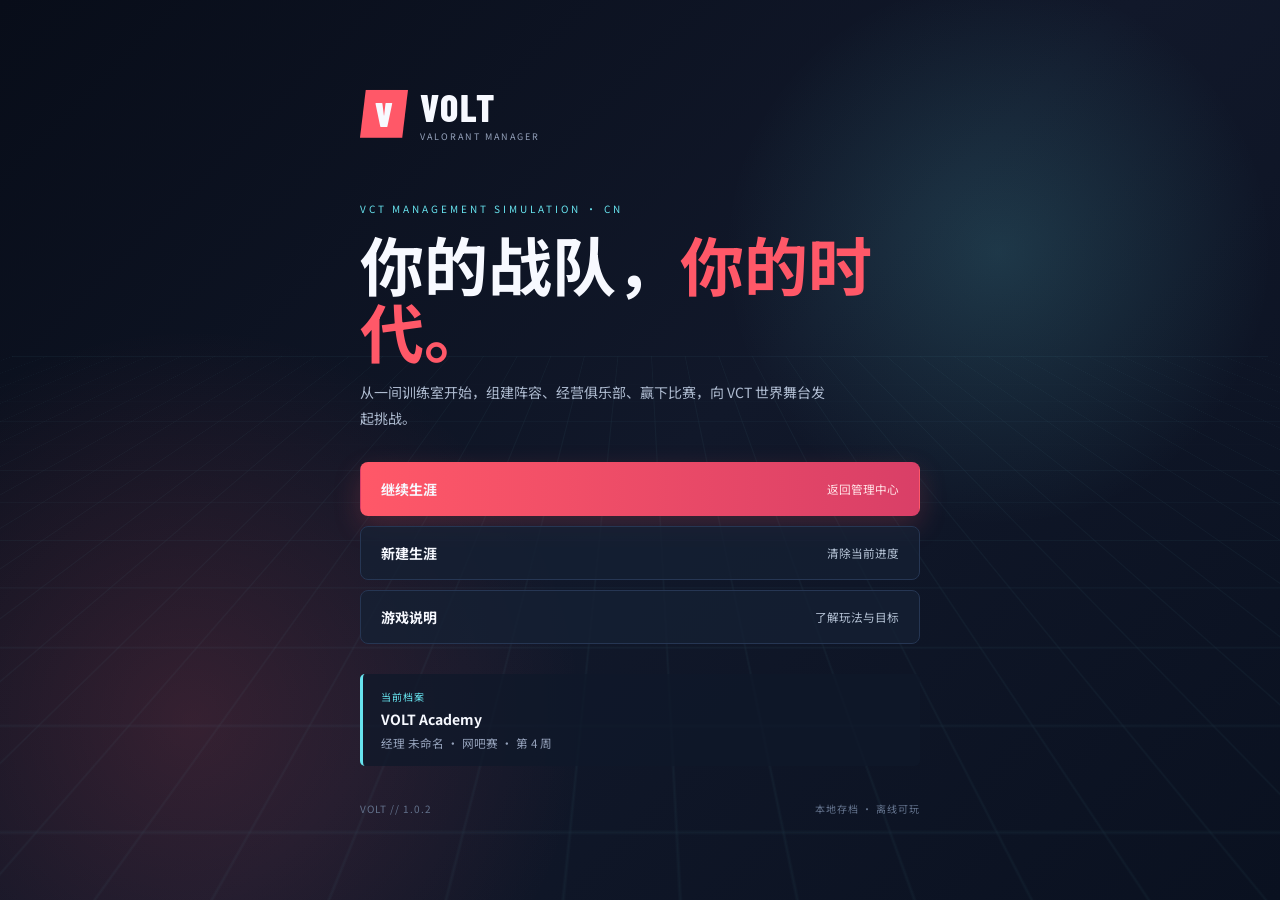
==== index.html @ 56c1e9d8 "Disable legacy startup timers and enforce single launcher" ====
<!doctype html>
<html lang="zh-CN">
<head><meta charset="UTF-8"><meta name="viewport" content="width=device-width,initial-scale=1"><meta name="theme-color" content="#080b14"><title>VOLT // 无畏经理人</title><link rel="preconnect" href="https://fonts.googleapis.com" crossorigin><link rel="preconnect" href="https://fonts.gstatic.com" crossorigin><link href="https://fonts.googleapis.com/css2?family=Barlow+Condensed:wght@500;600;700;800&family=Noto+Sans+SC:wght@400;500;700;900&display=swap" rel="stylesheet" media="print" onload="this.media='all'"><noscript><link href="https://fonts.googleapis.com/css2?family=Barlow+Condensed:wght@500;600;700;800&family=Noto+Sans+SC:wght@400;500;700;900&display=swap" rel="stylesheet"></noscript><link rel="stylesheet" href="style.css?v=20260813"></head>
<body><div class="app-shell"><aside class="sidebar"><div class="brand"><div class="brand-mark">V</div><div><b>VOLT</b><span>VALORANT MANAGER</span></div></div><div class="season">VCT 2025 · CN</div><nav id="nav"><button class="active" data-page="dashboard"><i>◈</i> 管理中心</button><button data-page="roster"><i>♙</i> 选手市场</button><button data-page="schedule"><i>◷</i> 赛程与赛事</button><button data-page="tactics"><i>⌁</i> 战术实验室</button><button data-page="club"><i>◇</i> 俱乐部</button><button data-page="academy"><i>✦</i> 青训中心</button><button data-page="finance"><i>◫</i> 财务与赞助</button></nav><div class="side-bottom"><div class="rep"><span>声望等级</span><strong>3</strong><div class="bar"><em></em></div><small>1,240 / 2,000 XP</small></div><div class="user"><div class="avatar">G</div><div><b>经理 Gao</b><small>新秀经理</small></div><span>⚙</span></div></div></aside><main><header><div><span class="eyebrow" id="page-domain">dashboard.volt.gg · MONDAY · WEEK 04</span><h1 id="page-title">管理中心</h1></div><div class="top-actions"><div class="cash">◈ <b id="money">¥ 1,250,000</b><small>运营预算</small></div><button class="icon-btn">⌕</button><button class="notify">♧<sup>3</sup></button></div></header><div id="page" class="content"></div></main></div><div id="toast" class="toast"></div><script src="app.js?v=20260823"></script></body></html>
---- style.css ----
*{box-sizing:border-box} :root{--bg:#080b14;--panel:#111624;--panel2:#171d2d;--line:#252d40;--text:#f1f3f8;--muted:#8992a8;--red:#ff4655;--cyan:#55d6e8;--yellow:#f6c85f}body{margin:0;background:var(--bg);color:var(--text);font-family:'Noto Sans SC',sans-serif;background-image:linear-gradient(120deg,rgba(255,70,85,.035),transparent 35%),radial-gradient(circle at 80% 10%,#182239 0,transparent 30%)}button{font:inherit;color:inherit;border:0;cursor:pointer}.app-shell{display:flex;min-height:100vh}.sidebar{width:256px;border-right:1px solid var(--line);background:rgba(10,13,23,.92);padding:30px 18px 20px;display:flex;flex-direction:column}.brand{display:flex;gap:12px;align-items:center;padding:0 12px 28px}.brand-mark{width:38px;height:38px;background:var(--red);clip-path:polygon(0 0,100% 0,78% 100%,0 76%);font:800 28px 'Barlow Condensed';display:grid;place-items:center}.brand b{display:block;font:800 26px 'Barlow Condensed';letter-spacing:3px}.brand span{font-size:8px;letter-spacing:1px;color:var(--muted)}.season{font-size:10px;color:var(--red);font-weight:700;letter-spacing:1.2px;padding:0 14px 16px}nav button{display:block;width:100%;text-align:left;background:transparent;color:var(--muted);padding:14px;border-radius:4px;margin:3px 0;font-weight:700;font-size:14px}nav button i{font-style:normal;width:26px;display:inline-block;color:#69738a;font-size:18px}nav button.active,nav button:hover{color:white;background:linear-gradient(90deg,#20283a,transparent)}nav button.active{border-left:2px solid var(--red)}nav button.active i{color:var(--red)}.side-bottom{margin-top:auto}.rep{border-top:1px solid var(--line);padding:18px 12px 20px;color:var(--muted);font-size:11px}.rep strong{float:right;color:white;font-size:20px}.bar{height:5px;background:#252c3b;margin:13px 0 7px}.bar em{display:block;width:62%;height:100%;background:var(--cyan)}.user{border-top:1px solid var(--line);padding:18px 5px 0;display:flex;gap:10px;align-items:center}.avatar{width:34px;height:34px;background:var(--cyan);color:#091018;font-weight:900;display:grid;place-items:center;clip-path:polygon(50% 0,100% 25%,100% 75%,50% 100%,0 75%,0 25%)}.user b{display:block;font-size:12px}.user small{display:block;color:var(--muted);font-size:10px;margin-top:3px}.user>span{margin-left:auto;color:var(--muted)}main{flex:1;max-width:1400px;margin:auto;padding:32px 48px}header{display:flex;justify-content:space-between;align-items:flex-start;margin-bottom:30px}.eyebrow{font:600 11px 'Barlow Condensed';letter-spacing:2px;color:var(--muted)}h1{font-size:29px;margin:5px 0 0;letter-spacing:-1px}.top-actions{display:flex;align-items:center;gap:14px}.cash{border-right:1px solid var(--line);padding-right:20px;color:var(--yellow);font-size:14px}.cash small{display:block;color:var(--muted);font-size:9px;text-align:right;margin-top:3px}.icon-btn,.notify{background:var(--panel);width:40px;height:40px;border:1px solid var(--line);font-size:22px}.notify{position:relative}.notify sup{position:absolute;background:var(--red);font-size:9px;border-radius:10px;padding:2px 5px;top:5px;right:3px}.grid{display:grid;gap:18px}.stats{grid-template-columns:repeat(4,1fr);margin-bottom:26px}.card{background:linear-gradient(135deg,rgba(23,29,45,.98),rgba(15,19,31,.98));border:1px solid var(--line);padding:20px;position:relative;overflow:hidden}.card:after{content:'';position:absolute;width:100px;height:100px;border:1px solid rgba(85,214,232,.08);transform:rotate(35deg);right:-30px;top:-40px}.stat-label{font-size:11px;color:var(--muted)}.stat-value{font:700 28px 'Barlow Condensed';margin:8px 0}.trend{font-size:10px;color:var(--cyan)}.trend.down{color:var(--red)}.columns{grid-template-columns:1.4fr 1fr}.card-head{display:flex;justify-content:space-between;align-items:center;margin-bottom:18px}.card-head h2{font-size:15px;margin:0}.card-head a{font-size:11px;color:var(--cyan);cursor:pointer}.match{display:flex;align-items:center;justify-content:space-between;border-top:1px solid var(--line);padding:16px 0}.match:first-of-type{border:0}.team{display:flex;gap:10px;align-items:center;width:145px}.team.right{justify-content:flex-end;text-align:right}.logo{width:33px;height:33px;background:#283249;display:grid;place-items:center;font:800 15px 'Barlow Condensed';color:var(--cyan)}.team b{font-size:12px;display:block}.team small{color:var(--muted);font-size:9px}.score{text-align:center;font:700 20px 'Barlow Condensed'}.score small{display:block;color:var(--muted);font:10px 'Noto Sans SC';margin-top:2px}.news{padding:12px 0;border-top:1px solid var(--line)}.news:first-of-type{border:0}.tag{font-size:9px;color:var(--red);font-weight:bold}.news b{display:block;font-size:12px;margin:5px 0}.news small{color:var(--muted);font-size:10px}.hero{background:linear-gradient(110deg,#202a42,#141a2a);padding:25px;display:flex;justify-content:space-between;align-items:center;margin-bottom:18px;border-left:3px solid var(--red)}.hero h2{margin:5px 0;font-size:23px}.hero p{color:var(--muted);font-size:12px;margin:8px 0}.btn{background:var(--red);padding:10px 17px;font-weight:700;font-size:12px}.btn.alt{background:#253147}.tabs{display:flex;gap:8px;margin-bottom:18px}.tabs button{background:var(--panel);padding:9px 15px;color:var(--muted);font-size:12px}.tabs button.active{background:var(--red);color:white}.player-grid{grid-template-columns:repeat(3,1fr)}.player{padding:16px}.player-top{display:flex;gap:13px}.portrait{width:54px;height:54px;background:linear-gradient(135deg,#374867,#161d30);display:grid;place-items:center;font:800 24px 'Barlow Condensed';color:#d8e5ff}.player h3{margin:0;font-size:14px}.player small{color:var(--muted);font-size:10px}.role{color:var(--cyan);font-size:10px;margin-top:6px}.player-foot{display:flex;justify-content:space-between;margin-top:16px;padding-top:12px;border-top:1px solid var(--line);font-size:11px}.player-foot span{color:var(--yellow)}.schedule-row{display:grid;grid-template-columns:100px 1fr 140px 90px;align-items:center;border-top:1px solid var(--line);padding:16px 10px;font-size:12px}.schedule-row small,.muted{color:var(--muted)}.badge{padding:4px 8px;background:#24354b;color:var(--cyan);font-size:10px}.wide{grid-column:1/-1}.tactic{display:flex;justify-content:space-between;border-top:1px solid var(--line);padding:15px 0}.tactic b{font-size:13px}.tactic small{display:block;color:var(--muted);font-size:10px;margin-top:4px}.switch{width:38px;height:20px;border-radius:12px;background:#354258;padding:3px}.switch.on{background:var(--cyan)}.switch:after{content:'';display:block;width:14px;height:14px;border-radius:50%;background:white;transition:.2s}.switch.on:after{margin-left:18px}.toast{position:fixed;right:30px;bottom:30px;background:#eafaff;color:#101724;padding:12px 18px;font-size:12px;font-weight:700;transform:translateY(100px);transition:.3s;box-shadow:0 5px 25px #0008}.toast.show{transform:none}@media(max-width:850px){.sidebar{width:65px;padding:20px 8px}.brand{padding:0 5px 25px}.brand>div:last-child,.season,nav button:not(.active)::after,nav button{font-size:0}.brand-mark{margin:auto}.side-bottom{display:none}nav button{text-align:center;padding:14px 0}nav button i{font-size:20px}main{padding:24px 18px}.stats{grid-template-columns:repeat(2,1fr)}.columns,.player-grid{grid-template-columns:1fr}.schedule-row{grid-template-columns:75px 1fr 70px}.schedule-row span:last-child{display:none}}
.inbox-layer{position:fixed;z-index:50;right:28px;top:76px;width:390px;max-width:calc(100vw - 32px);background:#111827;border:1px solid #34405a;box-shadow:0 18px 60px #0009;border-radius:14px;padding:18px;color:#eef2ff}.inbox-head{display:flex;align-items:center;gap:10px;border-bottom:1px solid #29344b;padding-bottom:12px}.inbox-head h2{margin:0;flex:1}.close-inbox{background:none;border:0;color:#9aa7c1;font-size:26px;cursor:pointer}.inbox-count{font-size:12px;color:#9aa7c1;padding:12px 0}.message-item{width:100%;display:flex;text-align:left;gap:10px;padding:12px 4px;background:none;border:0;border-bottom:1px solid #202b40;color:#eef2ff;cursor:pointer}.message-item:hover{background:#19233a}.message-item.read{opacity:.55}.message-dot{width:7px;height:7px;background:#ef465f;border-radius:50%;margin-top:6px;flex:none}.message-item.read .message-dot{background:#58657e}.message-item div{display:grid;gap:4px}.message-item small,.message-item em{color:#9aa7c1;font-style:normal;font-size:12px}.message-item b{font-size:14px}
.match-layer{width:520px;right:50%;top:50%;transform:translate(50%,-50%);max-height:90vh;overflow:auto}.match-scoreboard{display:flex;justify-content:space-between;align-items:center;padding:24px 8px;font-size:14px}.match-scoreboard strong{font-size:34px;color:#ff4655}
.portrait.mini{width:32px;height:32px;font-size:14px;display:flex;align-items:center;justify-content:center;flex:none}
.portrait.mini{width:32px;height:32px;font-size:14px;display:flex;align-items:center;justify-content:center;flex:none}
.portrait.mini{width:32px;height:32px;font-size:14px;display:flex;align-items:center;justify-content:center;flex:none}
.player{position:relative}.potential{margin-left:auto;color:#ffd166;font-weight:900;font-size:18px}.player-data{display:grid;grid-template-columns:repeat(4,1fr);gap:7px;margin:14px 0;padding:10px 0;border-top:1px solid #29344b;border-bottom:1px solid #29344b}.player-data span{font-size:10px;color:#8f9bb5}.player-data b{display:block;color:#eaf0ff;font-size:13px;margin-top:2px}.player-foot{display:flex;align-items:center;justify-content:space-between}
.event-tabs{display:flex;gap:8px;margin:18px 0}.event-tabs button{background:#151d2d;border:1px solid #2d3a55;color:#9eabc4;padding:10px 18px;border-radius:6px;cursor:pointer}.event-tabs button.active{background:#ff4655;color:#fff;border-color:#ff4655}.event-meta,.stand-head,.stand-row{display:grid;grid-template-columns:repeat(4,1fr);gap:12px;padding:12px 0;color:#9eabc4}.stand-head{font-size:11px;border-bottom:1px solid #2d3a55}.stand-row{grid-template-columns:2fr 1fr 1fr;border-bottom:1px solid #202b40;color:#eaf0ff}.stand-row strong{color:#ffcc66}.bracket{grid-template-columns:1fr 1fr}.bracket-match{padding:18px 12px;margin:12px 0;background:#101827;border-left:3px solid #ff4655;display:flex;justify-content:space-between;gap:12px}
.event-tabs{display:flex;gap:8px;margin:18px 0}.event-tabs button{background:#151d2d;border:1px solid #2d3a55;color:#9eabc4;padding:10px 18px;border-radius:6px;cursor:pointer}.event-tabs button.active{background:#ff4655;color:#fff;border-color:#ff4655}.event-meta,.stand-head,.stand-row{display:grid;grid-template-columns:repeat(4,1fr);gap:12px;padding:12px 0;color:#9eabc4}.stand-head{font-size:11px;border-bottom:1px solid #2d3a55}.stand-row{grid-template-columns:2fr 1fr 1fr;border-bottom:1px solid #202b40;color:#eaf0ff}.stand-row strong{color:#ffcc66}.bracket{grid-template-columns:1fr 1fr}.bracket-match{padding:18px 12px;margin:12px 0;background:#101827;border-left:3px solid #ff4655;display:flex;justify-content:space-between;gap:12px}
.global-events{border-color:rgba(255,185,72,.35)}
.global-fixture{border-left:2px solid #ffb848}
.global-fixture em{color:#ffcf78}
.event-meta{display:flex;gap:12px;flex-wrap:wrap;margin:10px 0 16px;color:#9aa6b8;font-size:12px}
.grid-3{display:grid;grid-template-columns:repeat(3,1fr);gap:12px;margin:12px 0}.grid-3>div,.sponsor-list>div{padding:14px;background:#101821;border:1px solid #263746;border-radius:8px}.facility-mini{display:flex;gap:12px;flex-wrap:wrap;margin-top:14px}.facility-mini>span{padding:10px 12px;background:#111c26;border-radius:6px}.sponsor-list{display:grid;grid-template-columns:repeat(3,1fr);gap:12px}.sponsor-list small{display:block;color:#9aa6b8;margin:8px 0}@media(max-width:700px){.grid-3,.sponsor-list{grid-template-columns:1fr}}
.economy-bar{display:flex;align-items:center;gap:14px;flex-wrap:wrap;margin-top:16px;padding:12px;background:#111c26;border-radius:8px}.economy-bar input{accent-color:#ffb848;flex:1;min-width:160px}.economy-bar label{color:#d8e0ea}
.match-detail{margin-top:14px;padding-top:14px;border-top:1px solid #2a3b4c}.detail-grid{display:grid;grid-template-columns:repeat(4,1fr);gap:10px}.detail-grid>div{padding:11px;background:#101a24;border:1px solid #2a3b4c;border-radius:7px}.detail-grid small,.detail-grid span{display:block;color:#8d9aaa;font-size:11px}.detail-grid b{display:block;margin:6px 0;color:#f4f7fb}.match-actions,.round-stats{display:flex;align-items:center;gap:12px;flex-wrap:wrap;margin-top:12px}.round-stats span{padding:6px 10px;background:#111c26;border-radius:5px;color:#bdc8d4}@media(max-width:700px){.detail-grid{grid-template-columns:repeat(2,1fr)}}
.coaching-dept{border-color:rgba(110,180,255,.35)}.coach-grid{display:grid;grid-template-columns:repeat(3,1fr);gap:12px;margin:14px 0}.coach-card{display:flex;flex-direction:column;gap:7px;padding:14px;background:#101a24;border:1px solid #2b455c;border-radius:8px}.coach-card strong{color:#f3f7fb;font-size:16px}.coach-card small{color:#9baabd;font-size:12px}.coach-plans{display:flex;gap:10px;align-items:center;flex-wrap:wrap;padding-top:12px;border-top:1px solid #263746}.btn.danger{background:#3b2028;color:#ffb4bf}@media(max-width:700px){.coach-grid{grid-template-columns:1fr}}
.bp-state{display:grid;grid-template-columns:1fr 1fr;gap:12px;margin:12px 0}.bp-state>div{padding:12px;background:#111c26;border-radius:7px}.bp-state b,.bp-state span{display:block}.bp-state span{color:#ffbf63;margin-top:5px}.map-grid{display:flex;gap:8px;flex-wrap:wrap;margin:12px 0}.map-btn{padding:10px 14px;background:#182534;color:#e7edf5;border:1px solid #36506a;border-radius:6px;cursor:pointer}.map-btn:hover{border-color:#ffb848}.map-btn small{display:block;color:#9aa6b8;margin-top:3px}.skill-bars{display:grid;gap:9px;margin:12px 0}.skill-bars>div{display:grid;grid-template-columns:80px 1fr 35px;gap:10px;align-items:center}.skill-bars i{height:8px;background:#263746;border-radius:8px;overflow:hidden}.skill-bars em{display:block;height:100%;background:linear-gradient(90deg,#ff9e45,#ffd36b)}.training-actions{display:flex;gap:8px;flex-wrap:wrap}@media(max-width:700px){.bp-state{grid-template-columns:1fr}}
/* Guided dashboard hierarchy */
.guide-next{border:1px solid rgba(255,70,85,.55);background:linear-gradient(110deg,#2a2230,#171d2c);margin-bottom:18px}.guide-next-label{font-size:11px;color:var(--red);font-weight:800;letter-spacing:1.5px;text-transform:uppercase;margin-bottom:12px}.guide-next-main{display:flex;align-items:center;gap:16px}.guide-next-main h2{margin:0 0 5px;font-size:20px}.guide-next-main p{margin:0;color:var(--muted);font-size:12px}.guide-next-main>div:nth-child(2){flex:1}.guide-number{width:42px;height:42px;background:var(--red);display:grid;place-items:center;font:800 25px 'Barlow Condensed';clip-path:polygon(12% 0,100% 0,88% 100%,0 100%)}.guide-flow{background:#101725;border:1px solid var(--line);padding:16px 20px;margin-bottom:18px}.guide-flow-title{font-size:11px;color:var(--muted);margin-bottom:12px}.guide-flow-steps{display:grid;grid-template-columns:repeat(4,1fr);gap:8px}.guide-flow-steps div{padding:10px;background:#1b2434;color:var(--muted);font-size:11px;border-left:2px solid #354258}.guide-flow-steps .done{color:var(--cyan);border-left-color:var(--cyan)}.guide-small-value{font-size:21px}.guide-help{margin-top:18px}.guide-links{display:flex;gap:10px;flex-wrap:wrap}.guide-links button{background:#202c40;color:#cbd5e5;padding:10px 15px;font-size:12px;border:1px solid #354258}.guide-links button:hover{border-color:var(--cyan);color:white}@media(max-width:700px){.guide-next-main{align-items:flex-start;flex-wrap:wrap}.guide-next-main .btn{margin-left:58px}.guide-flow-steps{grid-template-columns:1fr 1fr}}.weekly-objective{margin-bottom:18px;border-color:rgba(85,214,232,.3)}.objective-choices{display:grid;grid-template-columns:repeat(3,1fr);gap:10px}.objective-choices button{background:#182337;border:1px solid #30415a;text-align:left;padding:14px;min-height:76px}.objective-choices button:hover{border-color:var(--cyan);background:#202e45}.objective-choices b,.objective-choices small{display:block}.objective-choices b{font-size:13px}.objective-choices small{color:var(--muted);font-size:10px;margin-top:8px}.objective-current{display:flex;justify-content:space-between;align-items:center;gap:15px}.objective-current b,.objective-current small{display:block}.objective-current small{color:var(--muted);font-size:11px;margin-top:5px}.objective-current strong{font:700 22px 'Barlow Condensed';color:var(--cyan);white-space:nowrap}.objective-bar{margin:15px 0;height:8px}.objective-bar em{background:linear-gradient(90deg,var(--cyan),#9effe9)}@media(max-width:700px){.objective-choices{grid-template-columns:1fr}.objective-current{align-items:flex-start;flex-direction:column}.objective-current strong{align-self:flex-end}}.club-event{border-color:rgba(255,185,72,.4);margin-bottom:18px}.club-event h3{margin:8px 0 5px;font-size:18px}.event-choices{display:grid;grid-template-columns:1fr 1fr;gap:10px;margin-top:15px}.event-choices button{padding:14px;text-align:left;background:#1c2838;border:1px solid #3b4c62}.event-choices button:hover{border-color:#ffb848;background:#29374a}.event-choices b,.event-choices small,.event-result small{display:block}.event-choices small,.event-result small{color:var(--muted);font-size:10px;margin-top:6px}.event-result{padding:14px;background:#192737;border-left:3px solid var(--cyan);font-size:13px}.milestone-panel{margin-bottom:18px}.milestone-row{display:flex;align-items:center;gap:14px;padding:12px 0;border-top:1px solid var(--line)}.milestone-row>div{flex:1}.milestone-row b,.milestone-row small{display:block}.milestone-row small{color:var(--muted);font-size:10px;margin-top:4px}.milestone-row>span{font-size:11px;color:var(--yellow)}.milestone-row.claimed>span{color:var(--cyan)}@media(max-width:700px){.event-choices{grid-template-columns:1fr}.milestone-row{align-items:flex-start;flex-wrap:wrap}.milestone-row .btn{margin-left:auto}}/* VOLT UI refresh: clearer hierarchy, softer surfaces, stronger action focus. */
:root{--bg:#0b1020;--panel:#121a2b;--panel2:#182238;--line:#263653;--text:#f7f9ff;--muted:#94a1ba;--red:#ff5868;--cyan:#67e3ee;--yellow:#ffd166;--green:#72e2a1;--shadow:0 18px 55px rgba(0,0,0,.22)}
body{background-color:var(--bg);background-image:radial-gradient(circle at 72% -10%,rgba(91,135,255,.18),transparent 32%),linear-gradient(135deg,rgba(255,88,104,.045),transparent 28%);font-size:14px}
.app-shell{min-height:100vh}.sidebar{width:276px;padding:28px 16px 22px;background:rgba(9,14,27,.88);border-right:1px solid rgba(105,135,190,.18);backdrop-filter:blur(18px)}
.brand{padding:0 14px 22px}.brand-mark{width:42px;height:42px;box-shadow:0 8px 24px rgba(255,88,104,.3)}.brand b{font-size:29px}.brand span{font-size:9px;color:#9ba9c4}.season{margin:0 10px 16px;padding:9px 11px;background:rgba(255,88,104,.08);border:1px solid rgba(255,88,104,.18);border-radius:8px;font-size:10px}
nav{display:grid;gap:4px}nav button{padding:13px 14px;border-radius:9px;margin:0;font-size:13px;transition:.18s ease}nav button:hover{background:rgba(105,135,190,.12);transform:translateX(2px)}nav button.active{background:linear-gradient(90deg,rgba(255,88,104,.19),rgba(255,88,104,.035));border-left:3px solid var(--red);padding-left:11px;box-shadow:inset 0 0 22px rgba(255,88,104,.04)}nav button i{color:#8290aa}nav button.active i{color:var(--red)}
.rep{margin:20px 10px 0;padding:16px 0 18px}.user{padding:16px 10px 0}.avatar{box-shadow:0 0 0 4px rgba(103,227,238,.1)}
main{max-width:1500px;padding:36px 58px}header{margin-bottom:28px;align-items:center}.eyebrow{font-size:10px;color:#7e8eab;letter-spacing:2.2px}h1{font-size:34px;line-height:1.1;margin-top:8px}.cash{padding:11px 20px;background:rgba(255,209,102,.07);border:1px solid rgba(255,209,102,.16);border-radius:10px;border-right:1px solid rgba(255,209,102,.16)}.icon-btn,.notify{border-radius:10px;background:rgba(22,32,52,.86);border-color:var(--line);transition:.18s}.icon-btn:hover,.notify:hover{border-color:var(--cyan);color:var(--cyan)}
.content{animation:pageIn .25s ease-out}@keyframes pageIn{from{opacity:0;transform:translateY(5px)}to{opacity:1;transform:none}}
.hero{border-radius:14px;padding:28px 30px;margin-bottom:20px;border-left:4px solid var(--red);box-shadow:var(--shadow);background:linear-gradient(115deg,rgba(43,55,91,.96),rgba(19,27,46,.96))}.hero h2{font-size:27px;margin:8px 0}.hero p{font-size:13px}.btn{border-radius:8px;padding:11px 18px;box-shadow:0 7px 18px rgba(255,88,104,.16);transition:.18s}.btn:hover{filter:brightness(1.1);transform:translateY(-1px)}.btn.alt{background:#253650;box-shadow:none}.card{border-radius:12px;padding:22px;background:linear-gradient(145deg,rgba(23,34,56,.92),rgba(15,23,40,.94));border-color:rgba(109,140,194,.2);box-shadow:0 8px 30px rgba(0,0,0,.12)}.card:after{opacity:.65}.card-head{margin-bottom:20px}.card-head h2{font-size:16px}.stats{gap:14px;margin-bottom:22px}.stat-value{font-size:31px}.stat-label{letter-spacing:.3px}.columns{gap:16px}.match{padding:18px 0}.news{padding:14px 0}.badge{border-radius:5px;padding:5px 9px;background:rgba(103,227,238,.1);border:1px solid rgba(103,227,238,.16)}.tag{letter-spacing:.7px}.tactic{padding:16px 0}.switch{cursor:pointer}.guide-next{box-shadow:0 12px 38px rgba(255,88,104,.12)}.guide-flow,.weekly-objective,.club-event,.milestone-panel{border-radius:12px}.guide-links button,.objective-choices button,.event-choices button{border-radius:8px;transition:.18s}.guide-links button:hover,.objective-choices button:hover,.event-choices button:hover{transform:translateY(-1px)}
.search{background:#0e1728!important;color:var(--text);border:1px solid var(--line);border-radius:8px;padding:10px 12px;outline:none}.search:focus{border-color:var(--cyan);box-shadow:0 0 0 3px rgba(103,227,238,.1)}.schedule-row{padding:17px 12px;border-color:rgba(109,140,194,.16)}.player{transition:.18s}.player:hover{transform:translateY(-3px);border-color:rgba(103,227,238,.42);box-shadow:var(--shadow)}.toast{right:32px;bottom:28px;border-radius:9px;background:#effcff;color:#101827}
@media(max-width:850px){.sidebar{width:76px}.brand{padding-left:0;padding-right:0}.brand-mark{width:40px;height:40px}.season,nav button:not(.active)::after,.side-bottom{display:none}nav button{font-size:0;text-align:center;padding:14px 0}nav button i{font-size:21px}nav button.active{padding-left:0}main{padding:24px 20px}header{margin-bottom:22px}.top-actions .cash{display:none}}
@media(max-width:560px){main{padding:20px 14px}header{align-items:flex-start}h1{font-size:27px}.hero{padding:22px 20px}.hero>div{max-width:100%}.hero .btn{margin-top:15px}.guide-next-main .btn{width:100%;margin-left:0}.grid.stats{grid-template-columns:1fr 1fr}.card{padding:18px}.top-actions{gap:7px}}
.clean-nav-note{font-size:10px;color:var(--muted);padding:12px 14px;border-top:1px solid var(--line)}.club-event,.milestone-panel{scroll-margin-top:20px}.cleaned-empty{padding:20px;text-align:center;color:var(--muted)}.progression-market-note{margin:12px 0;padding:11px 14px;border-left:3px solid var(--yellow);background:rgba(255,209,102,.07);color:var(--muted);font-size:12px}.progression-card{border-left:3px solid var(--cyan)}.progression-market-note{line-height:1.7}.player .player-top h3{letter-spacing:.2px}.player .role{font-size:10px;color:var(--cyan)}.transfer-price{color:var(--yellow);font-weight:700}.progression-card{border-left:3px solid var(--cyan)}
.random-incident{border-left:3px solid #ffb948}.random-incident h3{margin:10px 0 6px;color:var(--text)}
.user{cursor:pointer}.user .profile-settings{margin-left:auto;border:0;background:transparent;color:var(--muted);font-size:18px;cursor:pointer;padding:6px}.user .profile-settings:hover{color:var(--cyan)}.settings-overlay{position:fixed;inset:0;background:rgba(3,6,14,.76);backdrop-filter:blur(5px);display:flex;align-items:center;justify-content:center;padding:20px;z-index:1000}.settings-modal{width:min(440px,100%);box-shadow:0 24px 80px rgba(0,0,0,.45)}.settings-modal label{display:block;margin:14px 0 6px;color:var(--muted);font-size:13px}.settings-modal input{display:block;width:100%;box-sizing:border-box;margin-top:6px;padding:11px 12px;border:1px solid rgba(255,255,255,.12);border-radius:8px;background:#101624;color:var(--text)}.settings-actions{display:flex;justify-content:flex-end;gap:8px;margin-top:20px}
.coach-effects{display:flex;gap:10px;flex-wrap:wrap;margin:14px 0}.coach-effects span{padding:7px 10px;border-radius:6px;background:rgba(85,214,232,.08);color:var(--cyan);font-size:12px}.coach-card-top{display:flex;justify-content:space-between;align-items:center}.team-data-grid{display:grid;grid-template-columns:repeat(4,1fr);gap:10px;margin:14px 0}.team-data-grid>div{padding:14px;background:rgba(255,255,255,.035);border-radius:8px}.team-data-grid small,.team-data-grid strong{display:block}.team-data-grid strong{font-size:26px;margin-top:6px;color:var(--cyan)}.player-summary-row{display:grid;grid-template-columns:2fr repeat(3,1fr);gap:12px;align-items:center;padding:11px 0;border-top:1px solid rgba(255,255,255,.07)}.player-summary-row small{display:block;color:var(--muted);margin-top:4px}@media(max-width:700px){.team-data-grid{grid-template-columns:repeat(2,1fr)}.player-summary-row{grid-template-columns:1fr 1fr}.player-summary-row span:nth-last-child(-n+2){font-size:12px}}
/* Layout refinement: clearer hierarchy, denser desktop cards and safer mobile spacing. */
:root{--content-max:1480px}
main{min-width:0;overflow:hidden}.content{width:100%;max-width:var(--content-max);box-sizing:border-box;margin:0 auto;padding-bottom:48px}.content>.hero{min-height:126px;box-sizing:border-box}.card{border-radius:10px;box-shadow:0 8px 24px rgba(0,0,0,.12)}.card-head{gap:14px}.card-head h2{letter-spacing:.02em}.hero .btn{flex:none}.stats{gap:14px}.stats .card{min-width:0}.columns{align-items:start}.player-grid{grid-template-columns:repeat(4,minmax(0,1fr));gap:14px}.player.card{min-width:0;padding:16px}.player-top{display:flex;gap:12px;min-height:58px}.player-top>div:last-child{min-width:0}.player-top h3{white-space:nowrap;overflow:hidden;text-overflow:ellipsis}.player-foot{gap:10px;align-items:center}.player-foot>span{min-width:0;line-height:1.45}.player-foot .btn{white-space:nowrap;padding:8px 10px}.coach-grid{grid-template-columns:repeat(3,minmax(0,1fr));align-items:stretch}.coach-card{min-width:0}.coach-plans{display:flex;align-items:center;gap:10px;flex-wrap:wrap;padding-top:14px;border-top:1px solid var(--line)}.coach-plans b{width:100%}.coach-plans .muted{margin-left:auto}.team-data-grid{grid-template-columns:repeat(4,minmax(0,1fr))}.player-stat-panel{border-radius:8px;margin:12px 0;padding:14px;background:rgba(10,16,27,.52);border:1px solid rgba(255,255,255,.08)}.player-stat-head{gap:14px}.player-summary-row{min-width:0}.player-summary-row>div{min-width:0}.player-summary-row b,.player-summary-row small{white-space:nowrap;overflow:hidden;text-overflow:ellipsis}.detailed-training-panel,.training-player-row{min-width:0}.training-player-row{display:flex;gap:14px;align-items:center;justify-content:space-between}.training-player-row>div:first-child{min-width:150px}.training-actions{display:flex;justify-content:flex-end;gap:6px;flex-wrap:wrap}.tabs{align-items:center;flex-wrap:wrap}.tabs .search{flex:1 1 240px;min-width:180px}.schedule-row{gap:12px}.event-meta{flex-wrap:wrap}.event-meta span{min-width:0}.settings-modal{border-radius:12px}
@media(max-width:1200px){.player-grid{grid-template-columns:repeat(3,minmax(0,1fr))}.content{padding-left:4px;padding-right:4px}.stats{grid-template-columns:repeat(2,minmax(0,1fr))}}
@media(max-width:860px){.app-shell{display:block}.sidebar{width:auto;height:auto;min-height:0;padding:12px 14px;position:sticky;top:0;z-index:50;border-right:0;border-bottom:1px solid var(--line)}.sidebar .brand{display:none}.sidebar .season{display:none}.sidebar nav{display:flex;gap:6px;overflow-x:auto;padding:2px 0 8px}.sidebar nav button{white-space:nowrap;flex:none;padding:9px 11px}.side-bottom{display:none}main{width:100%}header{padding:18px 16px 0;margin-bottom:18px}.content{padding:0 16px 36px}.hero{padding:20px;align-items:flex-start;gap:16px}.hero .btn{align-self:center}.columns{grid-template-columns:1fr}.player-grid{grid-template-columns:repeat(2,minmax(0,1fr))}.coach-grid{grid-template-columns:1fr 1fr}.team-data-grid{grid-template-columns:repeat(2,minmax(0,1fr))}}
@media(max-width:560px){header{padding:14px 12px 0}header h1{font-size:22px}.top-actions .icon-btn,.top-actions .notify{display:none}.cash{font-size:12px}.content{padding:0 12px 28px}.content>.hero{display:block;min-height:0}.hero h2{font-size:21px}.hero .btn{margin-top:12px;width:100%}.stats{grid-template-columns:1fr;gap:10px}.card{padding:15px}.player-grid{grid-template-columns:1fr}.player.card{padding:14px}.coach-grid{grid-template-columns:1fr}.coach-effects{gap:6px}.coach-effects span{font-size:11px}.coach-plans{display:grid;grid-template-columns:1fr}.coach-plans .muted{margin-left:0}.team-data-grid{gap:8px}.team-data-grid>div{padding:11px}.team-data-grid strong{font-size:22px}.player-summary-row{grid-template-columns:1fr 1fr;gap:8px}.player-summary-row span{font-size:12px}.training-player-row{display:block}.training-actions{justify-content:flex-start;margin-top:10px}.training-actions .btn{flex:1 1 calc(50% - 6px)}.schedule-row{grid-template-columns:62px 1fr 60px!important;padding:12px 4px;font-size:11px}.event-choices{grid-template-columns:1fr}.tabs button{padding:8px 10px}.event-meta{display:grid;grid-template-columns:1fr 1fr}.settings-overlay{padding:12px}.settings-modal{max-height:90vh;overflow:auto}}
.inbox-layer{position:fixed;top:72px;right:24px;width:min(430px,calc(100vw - 32px));max-height:min(650px,calc(100vh - 96px));overflow:auto;z-index:900;background:#111827;border:1px solid #30405b;border-radius:12px;box-shadow:0 20px 60px rgba(0,0,0,.45)}.inbox-head{position:sticky;top:0;z-index:1;display:flex;align-items:center;gap:8px;padding:16px;background:#172237;border-bottom:1px solid var(--line)}.inbox-head h2{margin:0 0 0 2px;font-size:17px;flex:1}.inbox-count{padding:11px 16px;color:var(--muted);font-size:12px}.inbox-list{padding:0 10px 10px}.message-item{width:100%;display:flex;gap:10px;text-align:left;padding:12px 9px;background:transparent;border:0;border-top:1px solid rgba(255,255,255,.07);color:var(--text);cursor:pointer}.message-item:hover{background:rgba(85,214,232,.06)}.message-item>div{display:grid;gap:4px;min-width:0}.message-item b,.message-item small,.message-item em{overflow:hidden;text-overflow:ellipsis}.message-item small{color:#b5c0d2;white-space:normal;line-height:1.45}.message-item em{color:var(--muted);font-size:11px;font-style:normal}.message-dot{width:7px;height:7px;flex:none;margin-top:6px;border-radius:50%;background:var(--red)}.message-item.read .message-dot{background:#536075}.message-item.read b,.message-item.read small{color:#8490a5}.close-inbox{border:0;background:transparent;color:var(--muted);font-size:22px;cursor:pointer;padding:0 4px}.notify{position:relative}.notify sup{position:absolute;top:-5px;right:-5px;min-width:16px;height:16px;padding:0 3px;border-radius:9px;background:var(--red);color:white;font-size:10px;line-height:16px;text-align:center}@media(max-width:560px){.inbox-layer{top:62px;right:12px;width:calc(100vw - 24px);max-height:calc(100vh - 76px)}}
.story-auto-panel{margin-top:18px}.story-current{padding:18px;background:linear-gradient(135deg,rgba(255,70,85,.12),rgba(85,214,232,.06));border-left:3px solid var(--red);border-radius:6px}.story-current p{margin:10px 0 0;line-height:1.8;color:#dce5f5}.story-timeline{display:grid;grid-template-columns:repeat(4,1fr);gap:10px;margin-top:12px}.story-timeline>div{padding:12px;background:rgba(8,14,24,.55);border:1px solid var(--line);border-radius:6px}.story-timeline b,.story-timeline small{display:block}.story-timeline b{font-size:12px}.story-timeline small{margin-top:6px;color:var(--muted);line-height:1.5}@media(max-width:860px){.story-timeline{grid-template-columns:repeat(2,1fr)}}@media(max-width:560px){.story-timeline{grid-template-columns:1fr}}
.content-expansion-grid{margin-top:18px}.content-goal-row{display:grid;grid-template-columns:1fr 42px;gap:7px;align-items:center;padding:12px 0;border-top:1px solid var(--line)}.content-goal-row .bar{grid-column:1/-1}.content-goal-row span{font-size:12px}.content-goal-row b{text-align:right;color:var(--cyan)}.content-rival{display:flex;justify-content:space-between;align-items:center;gap:10px;padding:13px 0;border-top:1px solid var(--line)}.content-rival>div{min-width:0}.content-rival b,.content-rival small{display:block}.content-rival small{color:var(--muted);margin-top:4px}.content-rival .badge{white-space:nowrap}@media(max-width:560px){.content-expansion-grid{display:grid;grid-template-columns:1fr}.content-goal-row{padding:10px 0}}
.player-data-guide{margin-top:18px}.data-guide-grid{display:grid;grid-template-columns:repeat(4,1fr);gap:10px;margin-top:14px}.data-guide-item{padding:14px;border:1px solid var(--line);border-radius:6px;background:rgba(8,14,24,.42)}.data-guide-item b,.data-guide-item small{display:block}.data-guide-item b{color:var(--cyan);font-size:13px}.data-guide-item small{color:var(--muted);line-height:1.65;margin-top:7px}.data-guide-tip{display:flex;gap:12px;flex-wrap:wrap;align-items:baseline;margin-top:14px;padding:13px 15px;border-left:3px solid var(--cyan);background:rgba(69,211,230,.06)}.data-guide-tip b{white-space:nowrap}.data-guide-tip span{color:var(--muted);line-height:1.6}@media(max-width:950px){.data-guide-grid{grid-template-columns:repeat(2,1fr)}}@media(max-width:560px){.data-guide-grid{grid-template-columns:1fr}.data-guide-tip{display:block}.data-guide-tip span{display:block;margin-top:6px}}
.facility-grid{display:grid;grid-template-columns:repeat(3,1fr);gap:12px;margin-top:14px}.facility{padding:15px;border:1px solid var(--line);border-radius:7px;background:rgba(8,14,24,.42)}.facility-head{display:flex;justify-content:space-between;gap:8px}.facility-head span{color:var(--cyan);font-size:12px}.facility small{display:block;color:var(--muted);line-height:1.5;min-height:38px;margin:9px 0}.facility-bar{height:5px;background:var(--line);border-radius:9px;margin-bottom:12px;overflow:hidden}.facility-bar i{display:block;height:100%;background:linear-gradient(90deg,var(--red),var(--cyan))}.facility .btn{width:100%}.expansion2-grid{margin-top:18px}.milestone{padding:12px 0;border-top:1px solid var(--line)}.milestone b,.milestone small{display:block}.milestone small{color:var(--muted);line-height:1.5;margin-top:4px}@media(max-width:800px){.facility-grid{grid-template-columns:1fr 1fr}}@media(max-width:560px){.facility-grid{grid-template-columns:1fr}}
/* Runtime performance: isolate large page sections and reduce paint cost. */
.content{contain:layout style paint;content-visibility:auto;contain-intrinsic-size:900px 700px}.card,.player-card,.facility{contain:layout paint}.sidebar,header{contain:layout paint}.toast{will-change:transform,opacity}
.weekly-expansion,.club-decision{margin-top:18px}.contract-progress{height:6px;background:var(--line);border-radius:8px;overflow:hidden;margin:12px 0}.contract-progress i{display:block;height:100%;background:linear-gradient(90deg,var(--red),var(--cyan));transition:width .25s ease}.decision-btn{margin:4px 8px 4px 0}@media(max-width:560px){.decision-btn{width:100%;margin:4px 0}}
.match-buy,.match-coach{display:flex;flex-wrap:wrap;gap:8px;align-items:center;padding:12px 0;border-bottom:1px solid var(--line)}.match-buy>b,.match-coach>b{width:100%;color:var(--cyan)}.match-buy small,.match-coach small{width:100%;color:var(--muted)}
.story-campaign{margin-top:18px}.story-choice{padding:16px;border:1px solid color-mix(in srgb,var(--cyan) 35%,var(--line));background:linear-gradient(135deg,rgba(0,229,255,.05),rgba(255,70,85,.04));border-radius:10px}.story-choice p{line-height:1.8}.story-choice .btn{margin:4px 8px 4px 0}.story-history{display:grid;gap:8px;margin-top:16px}.story-history>div{padding:10px 12px;border-left:2px solid var(--red);background:rgba(255,255,255,.025)}.story-history b,.story-history small{display:block}.story-history small{color:var(--muted);margin-top:4px}
body.menu-open{overflow:hidden}#volt-main-menu{position:fixed;inset:0;z-index:9999;display:grid;place-items:center;overflow:hidden;background:#080d19;color:var(--text)}.main-menu-bg{position:absolute;inset:0;background:radial-gradient(circle at 78% 28%,rgba(103,227,238,.16),transparent 23%),radial-gradient(circle at 15% 80%,rgba(255,88,104,.16),transparent 30%),linear-gradient(135deg,#080d19 0%,#11182a 52%,#0a1120 100%)}.main-menu-grid{position:absolute;inset:-20%;opacity:.24;background-image:linear-gradient(rgba(103,227,238,.16) 1px,transparent 1px),linear-gradient(90deg,rgba(103,227,238,.16) 1px,transparent 1px);background-size:48px 48px;transform:perspective(500px) rotateX(58deg) translateY(30%)}.main-menu-content{position:relative;width:min(560px,calc(100% - 36px));padding:42px 0}.main-menu-brand{display:flex;align-items:center;gap:12px}.main-menu-mark{display:grid;place-items:center;width:48px;height:48px;background:var(--red);font:900 34px 'Barlow Condensed';clip-path:polygon(12% 0,100% 0,88% 100%,0 100%);box-shadow:0 0 32px rgba(255,88,104,.35)}.main-menu-brand b{display:block;font:800 38px 'Barlow Condensed';letter-spacing:2px}.main-menu-brand small{display:block;color:var(--muted);font-size:9px;letter-spacing:2px}.main-menu-kicker{margin-top:58px;color:var(--cyan);font-size:10px;letter-spacing:3px}.main-menu-content h2{font-size:clamp(38px,7vw,64px);line-height:1.05;margin:14px 0}.main-menu-content h2 em{color:var(--red);font-style:normal}.main-menu-lead{max-width:470px;color:#aebbd0;line-height:1.9;font-size:14px}.main-menu-actions{display:grid;gap:10px;margin:30px 0}.main-menu-btn{display:flex;justify-content:space-between;align-items:center;padding:16px 20px;border:1px solid var(--line);border-radius:8px;background:rgba(21,32,52,.78);color:var(--text);font-weight:700;text-align:left;cursor:pointer;transition:.2s}.main-menu-btn:hover{transform:translateX(5px);border-color:var(--cyan);background:rgba(42,59,87,.9)}.main-menu-btn.primary{background:linear-gradient(90deg,var(--red),#d93f67);border-color:transparent;box-shadow:0 10px 28px rgba(255,88,104,.2)}.main-menu-btn small{color:#b4c1d4;font-weight:400}.main-menu-btn.primary small{color:#ffe2e6}.main-menu-profile{padding:15px 18px;background:rgba(15,24,42,.75);border-left:3px solid var(--cyan);border-radius:5px}.main-menu-profile span,.main-menu-profile b,.main-menu-profile small{display:block}.main-menu-profile span{font-size:10px;color:var(--cyan);letter-spacing:1px}.main-menu-profile b{margin:5px 0}.main-menu-profile small{color:var(--muted)}.main-menu-footer{display:flex;justify-content:space-between;margin-top:35px;color:#63728c;font-size:10px;letter-spacing:1px}@media(max-width:600px){.main-menu-content{padding:25px 0}.main-menu-kicker{margin-top:38px}.main-menu-content h2{font-size:42px}.main-menu-footer{margin-top:24px}}
.story-cinematic{position:relative;min-height:calc(100vh - 110px);margin:-16px -20px -30px;padding:clamp(28px,6vw,86px) clamp(22px,7vw,100px);display:grid;grid-template-columns:minmax(250px,.82fr) minmax(320px,1.18fr);gap:clamp(28px,7vw,100px);align-items:center;overflow:hidden;background:radial-gradient(circle at 20% 40%,rgba(255,88,104,.16),transparent 26%),radial-gradient(circle at 78% 20%,rgba(103,227,238,.12),transparent 28%),linear-gradient(125deg,#0a1020,#11182a 52%,#080d18);border:1px solid rgba(108,145,210,.18);box-shadow:var(--shadow)}.story-cinematic:before{content:'';position:absolute;inset:0;background:linear-gradient(90deg,transparent 49.8%,rgba(103,227,238,.1) 50%,transparent 50.2%),linear-gradient(0deg,transparent 49.8%,rgba(103,227,238,.07) 50%,transparent 50.2%);background-size:80px 80px;opacity:.3}.story-noise,.story-scanline{position:absolute;inset:0;pointer-events:none}.story-noise{opacity:.07;background-image:url("data:image/svg+xml,%3Csvg viewBox='0 0 180 180' xmlns='http://www.w3.org/2000/svg'%3E%3Cfilter id='n'%3E%3CfeTurbulence type='fractalNoise' baseFrequency='.85' numOctaves='3' stitchTiles='stitch'/%3E%3C/filter%3E%3Crect width='100%25' height='100%25' filter='url(%23n)' opacity='.8'/%3E%3C/svg%3E")}.story-scanline{background:repeating-linear-gradient(0deg,transparent 0 3px,rgba(255,255,255,.025) 4px);mix-blend-mode:screen}.story-visual{position:relative;height:clamp(280px,45vw,500px);border:1px solid rgba(103,227,238,.25);background:linear-gradient(145deg,rgba(20,38,63,.6),rgba(7,13,27,.85));overflow:hidden;box-shadow:inset 0 0 70px rgba(0,0,0,.55)}.story-visual:before{content:'VOLT';position:absolute;left:-20px;bottom:12px;color:rgba(103,227,238,.08);font:900 clamp(110px,20vw,220px) 'Barlow Condensed';letter-spacing:-8px}.story-orbit{position:absolute;border:1px solid rgba(103,227,238,.35);border-radius:50%;transform:rotate(-25deg);animation:storySpin 16s linear infinite}.orbit-a{width:74%;height:45%;left:12%;top:26%}.orbit-b{width:48%;height:72%;left:26%;top:12%;border-color:rgba(255,88,104,.32);animation-duration:22s;animation-direction:reverse}.story-city{position:absolute;bottom:0;left:8%;right:8%;height:43%;display:flex;align-items:end;gap:5px;border-bottom:2px solid var(--cyan)}.story-city i{display:block;flex:1;background:linear-gradient(#243b5d,#101b30);height:var(--h,50%);box-shadow:0 0 14px rgba(103,227,238,.13)}.story-city i:nth-child(1){height:38%}.story-city i:nth-child(2){height:75%}.story-city i:nth-child(3){height:55%}.story-city i:nth-child(4){height:92%}.story-city i:nth-child(5){height:45%}.story-city i:after{content:'▪ ▪';display:block;color:var(--cyan);font-size:9px;line-height:18px;opacity:.5;word-spacing:8px}.story-crosshair{position:absolute;left:50%;top:50%;color:var(--red);font:300 38px Arial;transform:translate(-50%,-50%);text-shadow:0 0 15px var(--red)}.story-live{position:absolute;top:14px;left:16px;color:#aab8cd;font:11px 'Barlow Condensed';letter-spacing:1.5px}.story-live span{display:inline-block;width:7px;height:7px;background:var(--red);border-radius:50%;margin-right:6px;box-shadow:0 0 8px var(--red)}.story-cinematic-copy{position:relative;z-index:1;max-width:650px}.story-chapter{margin-top:20px;color:var(--yellow);font-size:12px;letter-spacing:2px}.story-cinematic-copy h2{font-size:clamp(38px,5vw,66px);line-height:1.08;margin:12px 0 22px}.story-cinematic-copy h2 em{color:var(--red);font-style:normal}.story-narrative{color:#b5c1d5;font-size:15px;line-height:2;max-width:590px}.story-objective{margin:25px 0;padding:14px 17px;border-left:3px solid var(--cyan);background:rgba(103,227,238,.06)}.story-objective span,.story-objective b,.story-objective small{display:block}.story-objective span{color:var(--cyan);font-size:10px;letter-spacing:1.5px}.story-objective b{margin:5px 0}.story-objective small,.story-entry>small{color:var(--muted);font-size:11px}.story-entry label{display:block;margin-bottom:8px;color:#dce5f5;font-weight:700}.story-entry>div{display:flex;gap:8px}.story-entry .search{flex:1;min-width:0;background:rgba(8,15,28,.85);border-color:#3b5878}.story-start{white-space:nowrap}.story-start b{margin-left:16px;font-size:18px}.story-route{display:flex;gap:11px;align-items:center;margin-top:28px;color:#73829b;font:12px 'Barlow Condensed';letter-spacing:1px}.story-route i{color:var(--red);font-style:normal}.story-route strong{color:var(--cyan)}.story-cinematic-footer{position:absolute;bottom:18px;left:clamp(22px,7vw,100px);right:clamp(22px,7vw,100px);display:flex;justify-content:space-between;color:#64738c;font-size:9px;letter-spacing:2px}.story-cinematic-footer span:last-child{color:var(--red);animation:storyPulse 2s ease-in-out infinite}@keyframes storySpin{to{transform:rotate(335deg)}}@keyframes storyPulse{50%{opacity:.35}}@media(max-width:800px){.story-cinematic{grid-template-columns:1fr;margin:-12px -12px -20px;min-height:calc(100vh - 90px);padding:28px 22px 65px;gap:24px}.story-visual{height:240px;order:2}.story-cinematic-copy{order:1}.story-cinematic-copy h2{font-size:42px}.story-narrative{font-size:13px}.story-cinematic-footer{bottom:14px;left:22px;right:22px}.story-cinematic-footer span:last-child{display:none}}@media(max-width:480px){.story-entry>div{display:grid}.story-start{width:100%}.story-route{gap:6px;font-size:10px}}
.mission-panel{margin-top:18px;border-color:rgba(103,227,238,.25);background:linear-gradient(145deg,rgba(18,31,51,.94),rgba(15,23,39,.94))}.mission-tip{color:var(--muted);font-size:12px;margin-top:-5px}.mission-list{display:grid;gap:9px;margin-top:16px}.mission-item{display:flex;align-items:center;gap:13px;padding:13px 14px;background:rgba(10,18,32,.72);border:1px solid #263b58;border-radius:8px;transition:.18s}.mission-item:hover{border-color:#52708f;transform:translateX(2px)}.mission-item.is-done{border-color:rgba(103,227,238,.5);background:rgba(29,57,66,.35)}.mission-icon{width:35px;height:35px;display:grid;place-items:center;border:1px solid var(--cyan);color:var(--cyan);border-radius:7px;font-size:18px;flex:none}.mission-body{flex:1;min-width:0}.mission-title{display:flex;justify-content:space-between;gap:10px}.mission-title b{font-size:13px}.mission-title span{font-size:10px;color:var(--yellow);white-space:nowrap}.mission-body>small{display:block;color:var(--muted);font-size:11px;margin:4px 0 8px}.mission-progress{display:flex;align-items:center;gap:8px}.mission-progress i{height:6px;flex:1;background:#24344c;border-radius:8px;overflow:hidden}.mission-progress em{display:block;height:100%;background:linear-gradient(90deg,var(--cyan),#a2ffe1);border-radius:8px;transition:width .3s}.mission-progress strong{font-size:10px;color:var(--cyan);min-width:35px;text-align:right}.mission-claim{min-width:78px;font-size:11px;padding:9px 10px}.mission-history{margin-top:16px;border-top:1px solid var(--line);padding-top:10px}.mission-history summary{color:var(--cyan);font-size:12px;cursor:pointer}.mission-history div{display:grid;grid-template-columns:80px 1fr auto;gap:10px;padding:8px 2px;color:var(--muted);font-size:11px}.mission-history b{color:var(--text)}.mission-history small{color:var(--yellow)}@media(max-width:650px){.mission-item{align-items:flex-start;flex-wrap:wrap}.mission-body{min-width:calc(100% - 50px)}.mission-claim{margin-left:48px}.mission-title{display:block}.mission-title span{display:block;margin-top:4px}.mission-history div{grid-template-columns:1fr auto}.mission-history div span{grid-column:1/-1}}
.release-panel{display:flex;justify-content:space-between;align-items:center;gap:20px;margin-top:18px;background:linear-gradient(110deg,rgba(255,88,104,.1),rgba(103,227,238,.06));border-color:rgba(255,88,104,.28)}.release-panel h2{margin:7px 0 5px}.release-panel h2 em{color:var(--red);font-style:normal}.release-panel p{margin:0;color:var(--muted);font-size:12px}.release-meta{display:grid;gap:4px;min-width:130px;padding-left:18px;border-left:1px solid var(--line)}.release-meta b{font:800 28px 'Barlow Condensed';color:var(--cyan);letter-spacing:1px}.release-meta small{color:var(--muted);font-size:10px}@media(max-width:650px){.release-panel{align-items:flex-start;flex-direction:column}.release-meta{width:100%;padding:12px 0 0;border-left:0;border-top:1px solid var(--line)}}
.settings-danger{margin-top:18px;padding-top:14px;border-top:1px solid rgba(255,88,104,.25)}.btn.danger{color:#fff;background:rgba(255,88,104,.16);border-color:var(--red)}.btn.danger:hover{background:var(--red);color:#fff}
.user{position:relative;min-width:0}.user .profile-copy{min-width:0;flex:1}.user .profile-copy b,.user .profile-copy small{white-space:nowrap;overflow:hidden;text-overflow:ellipsis}.user .profile-settings{flex:0 0 32px;width:32px;height:32px;display:grid;place-items:center;pointer-events:auto;position:relative;z-index:2}.user{cursor:default}
#volt-authoritative-start{position:fixed;inset:0;z-index:20000;display:grid;place-items:center;overflow:hidden;background:#080d19;color:var(--text)}#volt-authoritative-start[hidden]{display:none}#volt-authoritative-start button[hidden]{display:none}
/* A hidden app shell must never leak through the title screen. */
[hidden]{display:none!important}
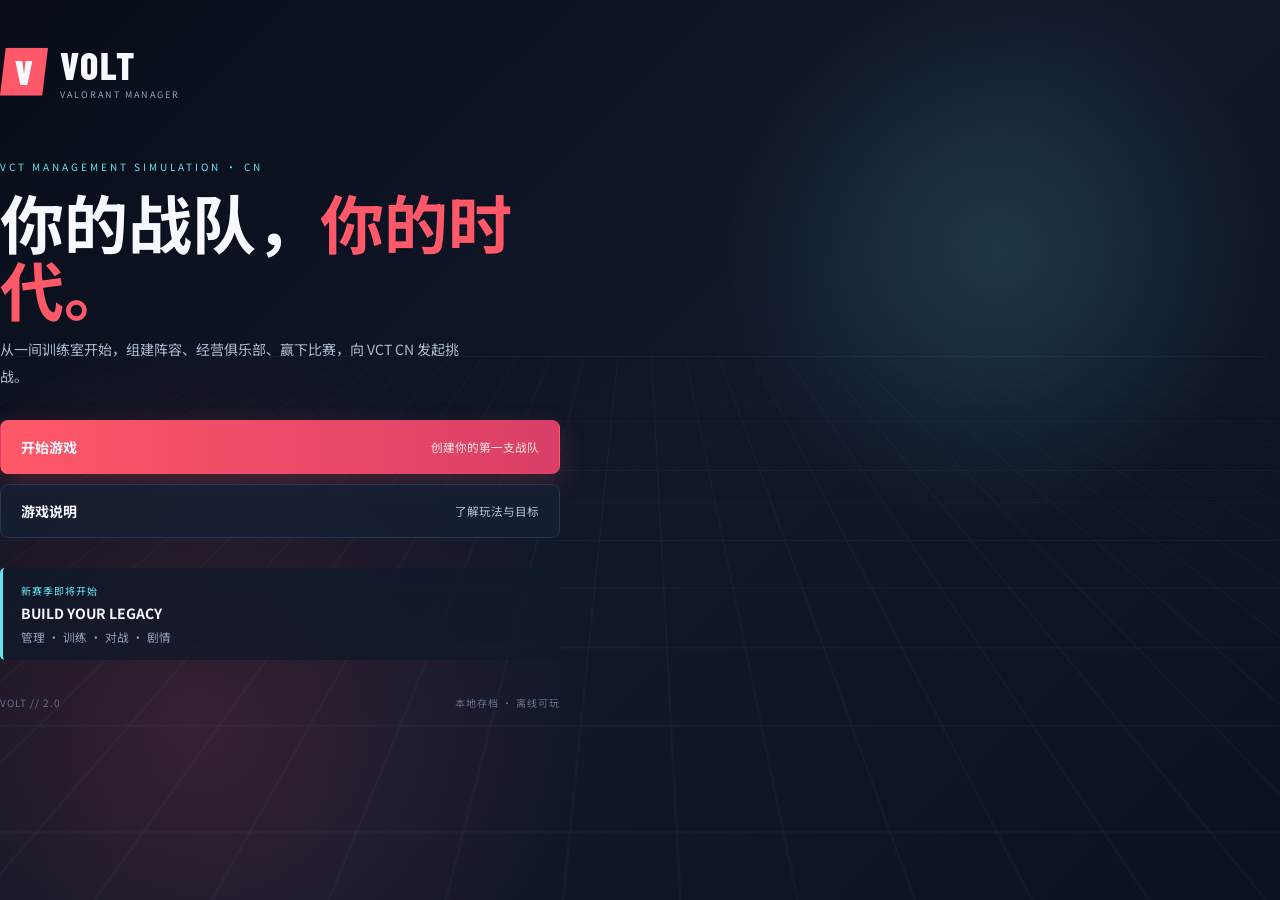
==== commit e7d602fe: "Rewrite VOLT runtime with deterministic single-page architecture" ====
--- a/index.html
+++ b/index.html
@@ -1,4 +1,4 @@
 <!doctype html>
 <html lang="zh-CN">
 <head><meta charset="UTF-8"><meta name="viewport" content="width=device-width,initial-scale=1"><meta name="theme-color" content="#080b14"><title>VOLT // 无畏经理人</title><link rel="preconnect" href="https://fonts.googleapis.com" crossorigin><link rel="preconnect" href="https://fonts.gstatic.com" crossorigin><link href="https://fonts.googleapis.com/css2?family=Barlow+Condensed:wght@500;600;700;800&family=Noto+Sans+SC:wght@400;500;700;900&display=swap" rel="stylesheet" media="print" onload="this.media='all'"><noscript><link href="https://fonts.googleapis.com/css2?family=Barlow+Condensed:wght@500;600;700;800&family=Noto+Sans+SC:wght@400;500;700;900&display=swap" rel="stylesheet"></noscript><link rel="stylesheet" href="style.css?v=20260813"></head>
-<body><div class="app-shell"><aside class="sidebar"><div class="brand"><div class="brand-mark">V</div><div><b>VOLT</b><span>VALORANT MANAGER</span></div></div><div class="season">VCT 2025 · CN</div><nav id="nav"><button class="active" data-page="dashboard"><i>◈</i> 管理中心</button><button data-page="roster"><i>♙</i> 选手市场</button><button data-page="schedule"><i>◷</i> 赛程与赛事</button><button data-page="tactics"><i>⌁</i> 战术实验室</button><button data-page="club"><i>◇</i> 俱乐部</button><button data-page="academy"><i>✦</i> 青训中心</button><button data-page="finance"><i>◫</i> 财务与赞助</button></nav><div class="side-bottom"><div class="rep"><span>声望等级</span><strong>3</strong><div class="bar"><em></em></div><small>1,240 / 2,000 XP</small></div><div class="user"><div class="avatar">G</div><div><b>经理 Gao</b><small>新秀经理</small></div><span>⚙</span></div></div></aside><main><header><div><span class="eyebrow" id="page-domain">dashboard.volt.gg · MONDAY · WEEK 04</span><h1 id="page-title">管理中心</h1></div><div class="top-actions"><div class="cash">◈ <b id="money">¥ 1,250,000</b><small>运营预算</small></div><button class="icon-btn">⌕</button><button class="notify">♧<sup>3</sup></button></div></header><div id="page" class="content"></div></main></div><div id="toast" class="toast"></div><script src="app.js?v=20260823"></script></body></html>+<body><div class="app-shell"><aside class="sidebar"><div class="brand"><div class="brand-mark">V</div><div><b>VOLT</b><span>VALORANT MANAGER</span></div></div><div class="season">VCT 2025 · CN</div><nav id="nav"><button class="active" data-page="dashboard"><i>◈</i> 管理中心</button><button data-page="roster"><i>♙</i> 选手市场</button><button data-page="schedule"><i>◷</i> 赛程与赛事</button><button data-page="tactics"><i>⌁</i> 战术实验室</button><button data-page="club"><i>◇</i> 俱乐部</button><button data-page="academy"><i>✦</i> 青训中心</button><button data-page="finance"><i>◫</i> 财务与赞助</button></nav><div class="side-bottom"><div class="rep"><span>声望等级</span><strong>3</strong><div class="bar"><em></em></div><small>1,240 / 2,000 XP</small></div><div class="user"><div class="avatar">G</div><div><b>经理 Gao</b><small>新秀经理</small></div><span>⚙</span></div></div></aside><main><header><div><span class="eyebrow" id="page-domain">dashboard.volt.gg · MONDAY · WEEK 04</span><h1 id="page-title">管理中心</h1></div><div class="top-actions"><div class="cash">◈ <b id="money">¥ 1,250,000</b><small>运营预算</small></div><button class="icon-btn">⌕</button><button class="notify">♧<sup>3</sup></button></div></header><div id="page" class="content"></div></main></div><div id="toast" class="toast"></div><script src="app.js?v=20260825"></script></body></html>
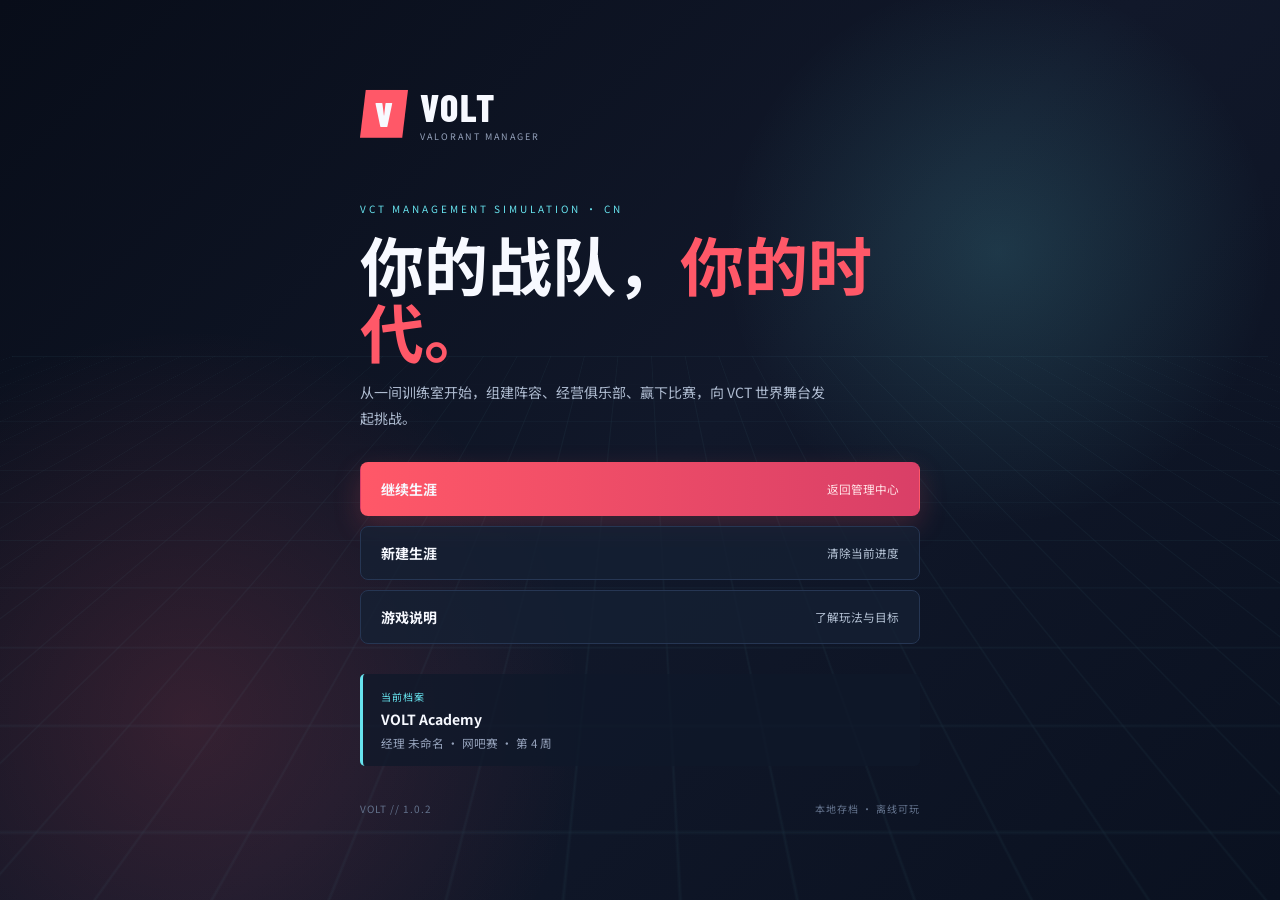
==== commit 56126e9c: "Restore complete management simulation runtime" ====
--- a/index.html
+++ b/index.html
@@ -1,4 +1,4 @@
 <!doctype html>
 <html lang="zh-CN">
 <head><meta charset="UTF-8"><meta name="viewport" content="width=device-width,initial-scale=1"><meta name="theme-color" content="#080b14"><title>VOLT // 无畏经理人</title><link rel="preconnect" href="https://fonts.googleapis.com" crossorigin><link rel="preconnect" href="https://fonts.gstatic.com" crossorigin><link href="https://fonts.googleapis.com/css2?family=Barlow+Condensed:wght@500;600;700;800&family=Noto+Sans+SC:wght@400;500;700;900&display=swap" rel="stylesheet" media="print" onload="this.media='all'"><noscript><link href="https://fonts.googleapis.com/css2?family=Barlow+Condensed:wght@500;600;700;800&family=Noto+Sans+SC:wght@400;500;700;900&display=swap" rel="stylesheet"></noscript><link rel="stylesheet" href="style.css?v=20260813"></head>
-<body><div class="app-shell"><aside class="sidebar"><div class="brand"><div class="brand-mark">V</div><div><b>VOLT</b><span>VALORANT MANAGER</span></div></div><div class="season">VCT 2025 · CN</div><nav id="nav"><button class="active" data-page="dashboard"><i>◈</i> 管理中心</button><button data-page="roster"><i>♙</i> 选手市场</button><button data-page="schedule"><i>◷</i> 赛程与赛事</button><button data-page="tactics"><i>⌁</i> 战术实验室</button><button data-page="club"><i>◇</i> 俱乐部</button><button data-page="academy"><i>✦</i> 青训中心</button><button data-page="finance"><i>◫</i> 财务与赞助</button></nav><div class="side-bottom"><div class="rep"><span>声望等级</span><strong>3</strong><div class="bar"><em></em></div><small>1,240 / 2,000 XP</small></div><div class="user"><div class="avatar">G</div><div><b>经理 Gao</b><small>新秀经理</small></div><span>⚙</span></div></div></aside><main><header><div><span class="eyebrow" id="page-domain">dashboard.volt.gg · MONDAY · WEEK 04</span><h1 id="page-title">管理中心</h1></div><div class="top-actions"><div class="cash">◈ <b id="money">¥ 1,250,000</b><small>运营预算</small></div><button class="icon-btn">⌕</button><button class="notify">♧<sup>3</sup></button></div></header><div id="page" class="content"></div></main></div><div id="toast" class="toast"></div><script src="app.js?v=20260825"></script></body></html>+<body><div class="app-shell"><aside class="sidebar"><div class="brand"><div class="brand-mark">V</div><div><b>VOLT</b><span>VALORANT MANAGER</span></div></div><div class="season">VCT 2025 · CN</div><nav id="nav"><button class="active" data-page="dashboard"><i>◈</i> 管理中心</button><button data-page="roster"><i>♙</i> 选手市场</button><button data-page="schedule"><i>◷</i> 赛程与赛事</button><button data-page="tactics"><i>⌁</i> 战术实验室</button><button data-page="club"><i>◇</i> 俱乐部</button><button data-page="academy"><i>✦</i> 青训中心</button><button data-page="finance"><i>◫</i> 财务与赞助</button></nav><div class="side-bottom"><div class="rep"><span>声望等级</span><strong>3</strong><div class="bar"><em></em></div><small>1,240 / 2,000 XP</small></div><div class="user"><div class="avatar">G</div><div><b>经理 Gao</b><small>新秀经理</small></div><span>⚙</span></div></div></aside><main><header><div><span class="eyebrow" id="page-domain">dashboard.volt.gg · MONDAY · WEEK 04</span><h1 id="page-title">管理中心</h1></div><div class="top-actions"><div class="cash">◈ <b id="money">¥ 1,250,000</b><small>运营预算</small></div><button class="icon-btn">⌕</button><button class="notify">♧<sup>3</sup></button></div></header><div id="page" class="content"></div></main></div><div id="toast" class="toast"></div><script src="app.js?v=20260828"></script></body></html>
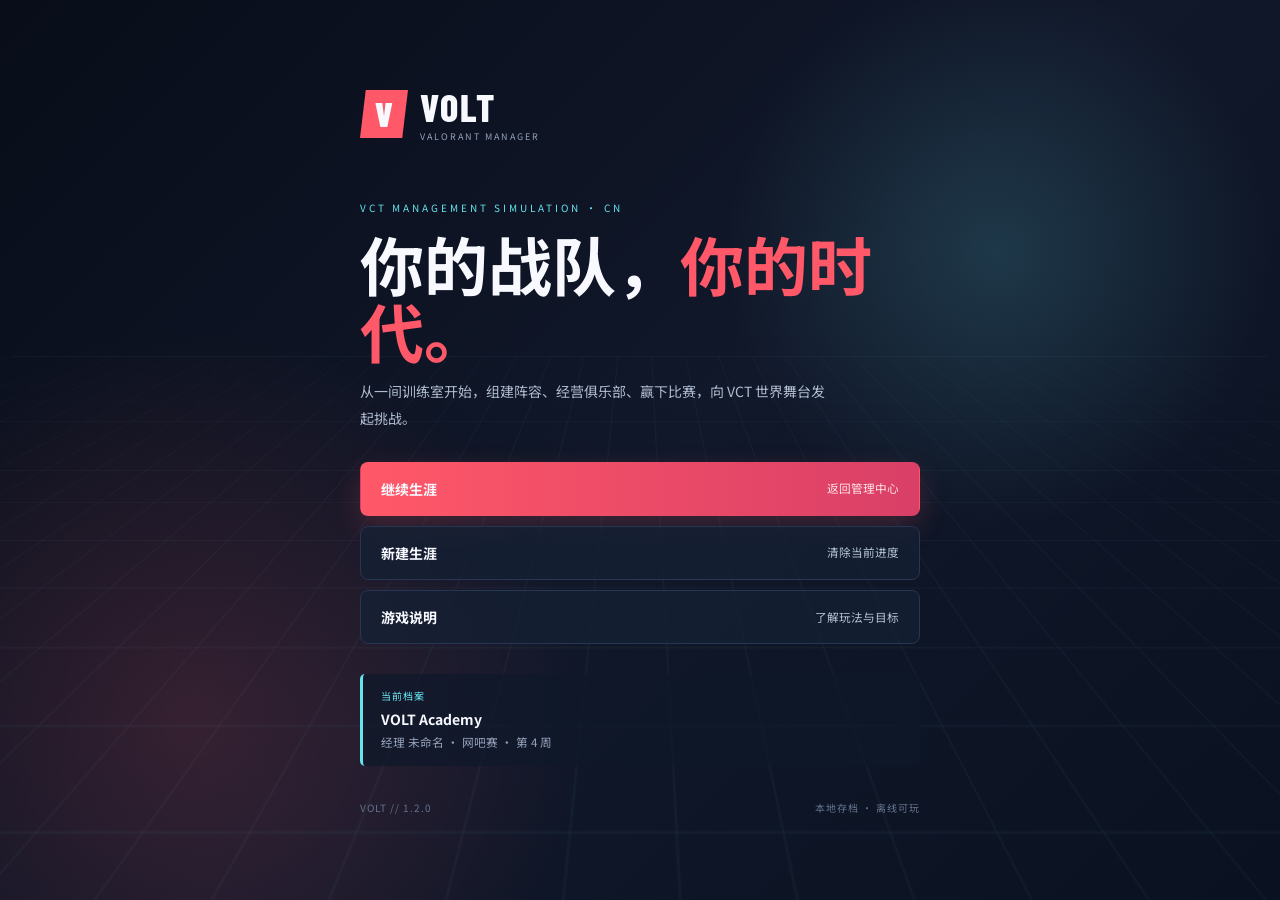
==== commit be7a4a9f: "Rewrite startup lifecycle with clean bfcache reload" ====
--- a/index.html
+++ b/index.html
@@ -1,4 +1,4 @@
 <!doctype html>
 <html lang="zh-CN">
 <head><meta charset="UTF-8"><meta name="viewport" content="width=device-width,initial-scale=1"><meta name="theme-color" content="#080b14"><title>VOLT // 无畏经理人</title><link rel="preconnect" href="https://fonts.googleapis.com" crossorigin><link rel="preconnect" href="https://fonts.gstatic.com" crossorigin><link href="https://fonts.googleapis.com/css2?family=Barlow+Condensed:wght@500;600;700;800&family=Noto+Sans+SC:wght@400;500;700;900&display=swap" rel="stylesheet" media="print" onload="this.media='all'"><noscript><link href="https://fonts.googleapis.com/css2?family=Barlow+Condensed:wght@500;600;700;800&family=Noto+Sans+SC:wght@400;500;700;900&display=swap" rel="stylesheet"></noscript><link rel="stylesheet" href="style.css?v=20260813"></head>
-<body><div class="app-shell"><aside class="sidebar"><div class="brand"><div class="brand-mark">V</div><div><b>VOLT</b><span>VALORANT MANAGER</span></div></div><div class="season">VCT 2025 · CN</div><nav id="nav"><button class="active" data-page="dashboard"><i>◈</i> 管理中心</button><button data-page="roster"><i>♙</i> 选手市场</button><button data-page="schedule"><i>◷</i> 赛程与赛事</button><button data-page="tactics"><i>⌁</i> 战术实验室</button><button data-page="club"><i>◇</i> 俱乐部</button><button data-page="academy"><i>✦</i> 青训中心</button><button data-page="finance"><i>◫</i> 财务与赞助</button></nav><div class="side-bottom"><div class="rep"><span>声望等级</span><strong>3</strong><div class="bar"><em></em></div><small>1,240 / 2,000 XP</small></div><div class="user"><div class="avatar">G</div><div><b>经理 Gao</b><small>新秀经理</small></div><span>⚙</span></div></div></aside><main><header><div><span class="eyebrow" id="page-domain">dashboard.volt.gg · MONDAY · WEEK 04</span><h1 id="page-title">管理中心</h1></div><div class="top-actions"><div class="cash">◈ <b id="money">¥ 1,250,000</b><small>运营预算</small></div><button class="icon-btn">⌕</button><button class="notify">♧<sup>3</sup></button></div></header><div id="page" class="content"></div></main></div><div id="toast" class="toast"></div><script src="app.js?v=20260828"></script></body></html>+<body><div class="app-shell"><aside class="sidebar"><div class="brand"><div class="brand-mark">V</div><div><b>VOLT</b><span>VALORANT MANAGER</span></div></div><div class="season">VCT 2025 · CN</div><nav id="nav"><button class="active" data-page="dashboard"><i>◈</i> 管理中心</button><button data-page="roster"><i>♙</i> 选手市场</button><button data-page="schedule"><i>◷</i> 赛程与赛事</button><button data-page="tactics"><i>⌁</i> 战术实验室</button><button data-page="club"><i>◇</i> 俱乐部</button><button data-page="academy"><i>✦</i> 青训中心</button><button data-page="finance"><i>◫</i> 财务与赞助</button></nav><div class="side-bottom"><div class="rep"><span>声望等级</span><strong>3</strong><div class="bar"><em></em></div><small>1,240 / 2,000 XP</small></div><div class="user"><div class="avatar">G</div><div><b>经理 Gao</b><small>新秀经理</small></div><span>⚙</span></div></div></aside><main><header><div><span class="eyebrow" id="page-domain">dashboard.volt.gg · MONDAY · WEEK 04</span><h1 id="page-title">管理中心</h1></div><div class="top-actions"><div class="cash">◈ <b id="money">¥ 1,250,000</b><small>运营预算</small></div><button class="icon-btn">⌕</button><button class="notify">♧<sup>3</sup></button></div></header><div id="page" class="content"></div></main></div><div id="toast" class="toast"></div><script src="app.js?v=20260829"></script></body></html>
--- a/style.css
+++ b/style.css
@@ -59,3 +59,99 @@
 #volt-authoritative-start{position:fixed;inset:0;z-index:20000;display:grid;place-items:center;overflow:hidden;background:#080d19;color:var(--text)}#volt-authoritative-start[hidden]{display:none}#volt-authoritative-start button[hidden]{display:none}
 /* A hidden app shell must never leak through the title screen. */
 [hidden]{display:none!important}
+
+/* Match center */
+.live-badge{color:#ff6b78}.live-board{border-color:rgba(255,91,109,.35)}.live-score,.series-head{display:flex;justify-content:center;align-items:center;gap:34px;padding:18px 0}.live-score div,.series-head div{display:flex;flex-direction:column;align-items:center;gap:4px}.live-score b,.series-head b{font-size:42px}.live-score>strong,.series-head>strong{font-size:28px;color:var(--muted)}.standings-mini{display:grid;gap:8px}.standing-line{display:grid;grid-template-columns:28px 1fr 60px 60px;align-items:center;padding:11px 12px;border-bottom:1px solid var(--line);gap:8px}.standing-line.mine{background:rgba(255,91,109,.09);border-radius:8px}.standing-line em{font-style:normal;color:var(--accent);text-align:right}.flow-step{padding:12px 0;border-bottom:1px solid var(--line);display:flex;flex-direction:column;gap:4px}.flow-step.active b{color:var(--accent)}.round-strip{display:flex;flex-wrap:wrap;gap:5px;margin:12px 0 18px}.round-strip span{width:27px;height:27px;border-radius:5px;text-align:center;padding-top:5px;font-size:11px;background:#29313e}.round-strip .won{background:#1c6b59}.round-strip .lost{background:#743a4c}.round-strip i{display:block;font-size:8px;font-style:normal}.match-modal{max-width:900px;margin:2vh auto;background:var(--panel);border:1px solid var(--line);border-radius:16px;padding:22px;box-shadow:0 20px 80px #000}.match-meta,.bp-summary,.pause-bar{display:flex;flex-wrap:wrap;gap:14px;align-items:center;padding:12px 0;border-bottom:1px solid var(--line)}.bp-summary{font-size:12px}.bp-summary b{color:var(--accent)}.round-grid{display:grid;grid-template-columns:repeat(auto-fill,minmax(92px,1fr));gap:8px;max-height:220px;overflow:auto;padding:8px 0 16px}.round-card{border-left:3px solid #777;background:var(--bg);padding:8px;display:flex;flex-direction:column;gap:3px}.round-card.won{border-color:#45d5ae}.round-card.lost{border-color:#e26b7c}.round-card strong{font-size:12px}.round-card small{color:var(--muted);font-size:10px}.tactic-actions{display:grid;grid-template-columns:repeat(3,1fr);gap:10px;padding-top:16px}.tactic-card{background:var(--bg);color:var(--text);border:1px solid var(--line);border-radius:10px;padding:14px;text-align:left;cursor:pointer}.tactic-card:hover{border-color:var(--accent)}.tactic-card b,.tactic-card small{display:block}.tactic-card small{color:var(--muted);margin-top:5px}@media(max-width:700px){.tactic-actions{grid-template-columns:1fr}.match-modal{margin:0;border-radius:0;min-height:100vh}.standing-line{grid-template-columns:24px 1fr 45px 45px}}
+.dev-player{padding:16px 0;border-bottom:1px solid var(--line)}.dev-player-head{display:flex;gap:16px;align-items:center;flex-wrap:wrap}.dev-player-head div{min-width:150px;display:flex;flex-direction:column;gap:4px}.dev-player-head span{color:var(--muted);font-size:12px}.dev-bars{display:grid;grid-template-columns:repeat(4,1fr);gap:10px;margin:12px 0}.dev-bars span{font-size:11px;color:var(--muted)}.dev-bars i{display:block;height:6px;background:var(--line);border-radius:5px;margin:5px 0}.dev-bars em{display:block;height:100%;background:var(--accent);border-radius:5px}.dev-bars b{color:var(--text);font-size:11px}.dev-actions{display:flex;gap:7px;flex-wrap:wrap}.dev-actions .btn{font-size:11px;padding:7px 9px}@media(max-width:700px){.dev-bars{grid-template-columns:repeat(2,1fr)}}
+.guide-widget{border-color:rgba(86,211,174,.35)}.guide-widget .icon-btn{margin-left:auto;background:none;border:0;color:var(--muted);font-size:20px;cursor:pointer}.guide-progress{height:6px;background:var(--line);border-radius:4px;margin:12px 0}.guide-progress i{display:block;height:100%;background:var(--accent);border-radius:4px}.guide-next-v2{display:flex;justify-content:space-between;gap:20px;align-items:center}.guide-next-v2 h3{margin:5px 0}.guide-next-v2 p{margin:0;color:var(--muted)}.guide-link{background:none;border:0;color:var(--accent);padding:12px 0 0;cursor:pointer}.guide-complete{display:flex;flex-direction:column;gap:5px;padding:10px 0}.guide-complete span{color:var(--muted)}.guide-modal{max-width:680px;margin:8vh auto;background:var(--panel);border:1px solid var(--line);border-radius:16px;padding:22px;box-shadow:0 20px 80px #000}.guide-modal-step{display:flex;align-items:center;gap:12px;border-bottom:1px solid var(--line);padding:13px 0}.guide-modal-step>strong{width:25px;height:25px;border-radius:50%;background:var(--accent);color:#07110f;display:grid;place-items:center}.guide-modal-step div{flex:1;display:flex;flex-direction:column;gap:3px}.guide-modal-step small,.guide-tip span{color:var(--muted)}.guide-tip{display:flex;flex-direction:column;gap:5px;background:rgba(86,211,174,.08);padding:12px;margin-top:16px;border-radius:8px}.story-scene{border-color:rgba(240,181,86,.4)}.scene-copy h3{font-size:22px;margin:8px 0}.scene-copy p{line-height:1.8;color:var(--muted)}.scene-actions{display:flex;gap:10px;flex-wrap:wrap}@media(max-width:700px){.guide-next-v2{align-items:flex-start;flex-direction:column}.guide-modal{margin:0;border-radius:0;min-height:100vh}}
+
+.play-hub{border-color:rgba(111,151,255,.35)}.play-grid{display:grid;grid-template-columns:repeat(3,1fr);gap:12px}.play-card{border:1px solid var(--line);border-radius:10px;padding:15px;background:var(--bg);display:flex;flex-direction:column;gap:8px}.play-card.used{opacity:.55}.play-card-title{display:flex;justify-content:space-between;gap:8px}.play-card-title span{font-size:11px;color:var(--accent)}.play-card p{margin:0;color:var(--muted);font-size:13px;line-height:1.6;min-height:42px}.play-card small{color:var(--muted);min-height:28px}.play-stats{display:flex;gap:20px;flex-wrap:wrap;border-top:1px solid var(--line);margin-top:16px;padding-top:12px;color:var(--muted);font-size:12px}.play-stats b{color:var(--text)}@media(max-width:700px){.play-grid{grid-template-columns:1fr}}
+.activity-panel{border-color:rgba(255,174,82,.38)}.activity-grid{display:grid;grid-template-columns:repeat(3,1fr);gap:12px}.activity-card{border:1px solid var(--line);border-radius:10px;padding:15px;background:var(--bg);display:flex;flex-direction:column;gap:8px}.activity-card.used{opacity:.55}.activity-title{display:flex;justify-content:space-between}.activity-title span{font-size:11px;color:var(--accent)}.activity-card p{margin:0;min-height:42px;color:var(--muted);line-height:1.6;font-size:13px}.activity-card small{color:var(--muted);min-height:28px}@media(max-width:700px){.activity-grid{grid-template-columns:1fr}}
+.dynamic-event{border-color:rgba(255,104,104,.36)}.event-copy h3{margin:8px 0}.event-copy p{color:var(--muted);line-height:1.7}.event-effects{font-size:12px;color:var(--accent);margin:12px 0}.dynamic-event .scene-actions{display:flex;gap:10px;flex-wrap:wrap}
+.narrative-panel{border-color:rgba(190,120,255,.42);background:linear-gradient(135deg,rgba(110,60,180,.08),transparent)}.narrative-panel .tag{color:#c89cff;font-size:11px}.narrative-scene h3{font-size:21px;margin:8px 0}.narrative-scene p{max-width:760px;color:var(--muted);line-height:1.85}.narrative-choices{display:flex;gap:10px;flex-wrap:wrap;margin:16px 0}.story-history{border-top:1px solid var(--line);padding-top:12px;display:flex;flex-direction:column;gap:6px;color:var(--muted);font-size:12px}.story-history b{color:var(--text)}
+.challenge-board{border-color:rgba(77,220,178,.38)}.challenge-grid{display:grid;grid-template-columns:repeat(3,1fr);gap:12px}.challenge-card{border:1px solid var(--line);border-radius:10px;padding:14px;background:var(--bg);display:flex;flex-direction:column;gap:8px}.challenge-card p{margin:0;color:var(--muted);font-size:13px;line-height:1.5;min-height:32px}.challenge-card small{color:var(--muted);min-height:20px}.challenge-active{display:flex;justify-content:space-between;align-items:center;gap:15px;padding:15px;border:1px solid var(--line);border-radius:10px}.challenge-active p{margin:6px 0 0;color:var(--muted);font-size:13px}@media(max-width:700px){.challenge-grid{grid-template-columns:1fr}.challenge-active{align-items:flex-start;flex-direction:column}}
+.challenge-board .badge{color:#8ee8c8}.challenge-active{background:rgba(77,220,178,.04)}
+.coach-payroll{display:flex;align-items:center;gap:12px;margin-top:14px;padding:12px 14px;border-top:1px solid var(--line);color:var(--muted);font-size:13px}.coach-payroll b{color:var(--accent);font-size:18px}.coach-payroll small{margin-left:auto}@media(max-width:700px){.coach-payroll{align-items:flex-start;flex-direction:column}.coach-payroll small{margin-left:0}}
+.lineup-manager{border-color:rgba(105,170,255,.4)}.lineup-list{display:flex;flex-direction:column;gap:8px}.lineup-row{display:flex;align-items:center;gap:12px;padding:11px 13px;border:1px solid var(--line);border-radius:9px;background:var(--bg)}.lineup-row>div{display:flex;flex-direction:column;flex:1}.lineup-row small{color:var(--muted);font-size:12px;margin-top:3px}.lineup-index{width:42px;color:var(--accent);font-weight:700}.is-bench .lineup-index{color:var(--muted);font-size:12px}.lineup-row select{max-width:150px;background:var(--panel);color:var(--text);border:1px solid var(--line);padding:8px;border-radius:6px}.bench-title{margin:18px 0 8px;color:var(--muted);font-size:12px;text-transform:uppercase;letter-spacing:.08em}
+.scrim-panel{border-color:rgba(255,190,92,.42)}.scrim-grid{display:grid;grid-template-columns:repeat(3,1fr);gap:12px}.scrim-card{border:1px solid var(--line);border-radius:10px;padding:14px;background:var(--bg);display:flex;flex-direction:column;gap:8px}.scrim-card small{color:var(--muted);font-size:12px}.scrim-buttons{display:flex;gap:7px;flex-wrap:wrap}.scrim-buttons .btn{font-size:12px;padding:7px 9px}.scrim-result{display:flex;justify-content:space-between;padding:11px 13px;border:1px solid var(--line);border-radius:8px;margin-bottom:12px}.scrim-result span{color:var(--muted);font-size:13px}@media(max-width:700px){.scrim-grid{grid-template-columns:1fr}.scrim-result{flex-direction:column;gap:5px}}
+.branch-story{border-color:rgba(193,134,255,.45)}.branch-story h3{font-size:22px;margin:8px 0}.story-text{font-size:15px;line-height:1.8;color:var(--text)}.story-choices{display:grid;grid-template-columns:repeat(2,1fr);gap:10px;margin-top:14px}.story-choices button{text-align:left;padding:14px;border:1px solid var(--line);border-radius:9px;background:var(--bg);color:var(--text);cursor:pointer}.story-choices button:hover{border-color:var(--accent)}.story-choices small,.story-history small{display:block;color:var(--muted);margin-top:5px;line-height:1.5}.story-history{display:flex;flex-direction:column;gap:8px;margin-top:18px;padding-top:12px;border-top:1px solid var(--line)}.story-history>div{padding:8px 10px;background:var(--bg);border-radius:7px;font-size:12px}@media(max-width:700px){.story-choices{grid-template-columns:1fr}}
+.coach-v2{border-color:rgba(112,203,255,.42)}.coach-upgrade-grid{display:grid;grid-template-columns:repeat(3,1fr);gap:10px}.coach-upgrade{padding:13px;border:1px solid var(--line);border-radius:9px;background:var(--bg);display:flex;flex-direction:column;gap:8px}.coach-upgrade small{color:var(--muted)}.coach-upgrade-head{display:flex;justify-content:space-between;align-items:center}.coach-upgrade label{font-size:12px;color:var(--muted);display:flex;align-items:center;gap:8px}.coach-upgrade select{flex:1;background:var(--panel);color:var(--text);border:1px solid var(--line);border-radius:5px;padding:6px}.coach-xp{height:5px;background:var(--line);border-radius:4px;overflow:hidden}.coach-xp i{display:block;height:100%;background:var(--accent)}.coach-authority{display:flex;align-items:center;gap:8px;flex-wrap:wrap;margin-top:14px;padding-top:13px;border-top:1px solid var(--line)}.coach-authority small{width:100%;color:var(--muted)}@media(max-width:700px){.coach-upgrade-grid{grid-template-columns:1fr}}
+.player-coach-panel{border-color:rgba(255,178,92,.45)}.player-coach-add{display:flex;gap:9px;align-items:center;margin:12px 0;flex-wrap:wrap}.player-coach-add select{min-width:190px;background:var(--panel);color:var(--text);border:1px solid var(--line);border-radius:6px;padding:9px}.player-coach-row{display:flex;align-items:center;gap:12px;padding:11px 13px;border:1px solid var(--line);border-radius:8px;background:var(--bg);margin-top:8px}.player-coach-row>div{flex:1;display:flex;flex-direction:column}.player-coach-row small{color:var(--muted);margin-top:3px;font-size:12px}@media(max-width:700px){.player-coach-add select,.player-coach-add .btn{width:100%}.player-coach-row{align-items:flex-start;flex-direction:column}}
+.competition-entry{border-color:rgba(91,221,255,.45)}.competition-entry-grid{display:grid;grid-template-columns:repeat(3,1fr);gap:12px;margin-top:15px}.entry-card{border:1px solid var(--line);border-radius:10px;padding:16px;background:rgba(255,255,255,.025);min-height:145px}.entry-card.available{border-color:rgba(91,221,255,.55)}.entry-card h3{margin:8px 0}.entry-card p{color:var(--muted);min-height:35px}.competition-tabs{display:flex;gap:8px;margin:16px 0;flex-wrap:wrap}.competition-tabs button{border:1px solid var(--line);background:var(--panel);color:var(--muted);padding:9px 15px;border-radius:7px;cursor:pointer}.match-entry{margin-left:8px}.quick-match-entry{margin-top:16px;border-color:rgba(255,178,92,.5)}@media(max-width:850px){.competition-entry-grid{grid-template-columns:1fr}.entry-card{min-height:0}.match-entry{margin:8px 0 0}}
+.honor-hero{border-color:rgba(255,205,92,.55)}.honor-stats .card{min-height:110px}.honor-current{display:flex;align-items:center;gap:18px;padding:18px;border:1px solid var(--line);border-radius:9px;background:rgba(255,205,92,.06)}.honor-current b{font-size:25px;color:#ffd35c}.honor-current span{color:var(--muted)}.honor-row{display:flex;align-items:center;gap:14px;padding:13px 4px;border-bottom:1px solid var(--line)}.honor-row:last-child{border-bottom:0}.honor-rank{width:38px;text-align:center;font-size:20px;color:#ffd35c}.honor-main{flex:1;display:flex;flex-direction:column;gap:4px}.honor-main small{color:var(--muted)}@media(max-width:650px){.honor-current{align-items:flex-start;flex-direction:column;gap:6px}}
+.format-panel{border-color:rgba(171,126,255,.48);margin-top:16px}.format-stage-list{display:grid;grid-template-columns:repeat(2,1fr);gap:10px;margin-top:15px}.format-stage{display:flex;gap:12px;align-items:flex-start;padding:13px;border:1px solid var(--line);border-radius:8px;background:rgba(255,255,255,.02)}.format-stage.active{border-color:var(--accent);background:rgba(171,126,255,.09)}.format-stage>strong{font-size:20px;color:var(--accent)}.format-stage div{display:flex;flex-direction:column;gap:5px}.format-stage small{color:var(--muted);line-height:1.5}@media(max-width:650px){.format-stage-list{grid-template-columns:1fr}}
+.onboarding-layer{z-index:2000;background:rgba(2,7,16,.78);backdrop-filter:blur(5px)}.onboarding-modal{width:min(620px,calc(100vw - 30px));padding:26px;border:1px solid rgba(91,221,255,.55);border-radius:14px;background:linear-gradient(145deg,#111d31,#0a111f);box-shadow:0 20px 70px rgba(0,0,0,.5)}.onboarding-top{display:flex;justify-content:space-between;align-items:center}.onboarding-progress{height:6px;background:var(--line);border-radius:10px;overflow:hidden;margin:22px 0 12px}.onboarding-progress i{display:block;height:100%;background:linear-gradient(90deg,var(--cyan),var(--accent));transition:width .3s}.onboarding-step-count{color:var(--muted);font-size:12px}.onboarding-modal h2{font-size:28px;margin:10px 0}.onboarding-modal>p{color:var(--muted);line-height:1.75;min-height:52px}.onboarding-route{display:grid;grid-template-columns:repeat(4,1fr);gap:7px;margin:20px 0}.onboarding-route span{padding:9px 7px;border:1px solid var(--line);border-radius:7px;color:var(--muted);font-size:12px;text-align:center}.onboarding-route span.active{border-color:var(--cyan);color:var(--text);background:rgba(91,221,255,.1)}.onboarding-route span.done{border-color:rgba(109,235,161,.45);color:#6deba1}.onboarding-actions{display:flex;justify-content:flex-end;gap:9px;margin-top:22px}.onboarding-skip{display:block;color:var(--muted);font-size:12px;margin-top:15px}.onboarding-skip input{accent-color:var(--cyan);margin-right:6px}@media(max-width:600px){.onboarding-route{grid-template-columns:repeat(2,1fr)}.onboarding-modal h2{font-size:22px}.onboarding-actions{flex-direction:column-reverse}.onboarding-actions button{width:100%}}
+
+/* Final layout polish: reduce visual noise and keep sections aligned. */
+:root{--content-max:1320px;--section-gap:16px}
+html{scroll-behavior:smooth}
+body{line-height:1.45}
+main{max-width:none;padding:28px 34px}
+.content{max-width:var(--content-max);padding-bottom:56px}
+header{max-width:var(--content-max);margin:0 auto 24px}
+header h1{line-height:1.15}
+.content>.hero{margin-bottom:var(--section-gap);padding:24px 28px;min-height:0}
+.hero>div{min-width:0}.hero h2{line-height:1.25}.hero p{max-width:720px;line-height:1.6}
+.grid{gap:var(--section-gap)}
+.card{padding:19px;min-width:0}
+.card-head{min-height:24px;margin-bottom:15px;gap:12px;flex-wrap:wrap}
+.card-head>div{min-width:0}.card-head h2{line-height:1.35}
+.stats{grid-template-columns:repeat(4,minmax(0,1fr));margin-bottom:var(--section-gap)}
+.stats .card{min-height:100px}.stat-value{line-height:1}
+.columns{grid-template-columns:minmax(0,1.35fr) minmax(300px,1fr);align-items:start}
+.columns>.card,.columns>section{min-width:0}
+.btn{white-space:nowrap;line-height:1.2}
+.event-meta{display:grid;grid-template-columns:repeat(4,minmax(0,1fr));gap:8px;margin:10px 0 4px}
+.event-meta span{min-width:0;padding:8px 10px;border:1px solid rgba(109,140,194,.14);border-radius:7px;background:rgba(8,14,24,.28);font-size:11px;line-height:1.4}
+.tabs,.event-tabs,.competition-tabs{gap:7px;align-items:center;flex-wrap:wrap}
+.tabs .search{flex:1 1 260px}
+.schedule-row{grid-template-columns:92px minmax(0,1fr) 150px 86px;gap:10px;min-height:56px;padding:13px 8px}
+.schedule-row>b{min-width:0;overflow:hidden;text-overflow:ellipsis;white-space:nowrap}
+.schedule-row .badge{justify-self:start;white-space:nowrap}
+.schedule-row>button{justify-self:end}
+.player-grid{grid-template-columns:repeat(4,minmax(0,1fr));gap:12px}
+.player{display:flex;flex-direction:column}.player-foot{margin-top:auto}
+.tactic{gap:14px;align-items:center}.tactic>div{min-width:0}.tactic b,.tactic small{overflow-wrap:anywhere}
+.grid-3,.coach-grid,.facility-grid,.sponsor-list{gap:12px}
+.bracket{gap:var(--section-gap)}
+.bracket-match{min-height:58px;align-items:center;line-height:1.4}
+.format-stage-list,.competition-entry-grid{gap:12px}
+.entry-card{min-width:0;min-height:155px}.entry-card p{line-height:1.55}
+.honor-row{min-width:0}.honor-main{min-width:0}.honor-main b,.honor-main small{overflow-wrap:anywhere}
+.guide-next-main{min-width:0}.guide-next-main>div:nth-child(2){min-width:0}
+.onboarding-modal{max-height:calc(100vh - 32px);overflow:auto}
+/* Prevent long labels and action groups from breaking cards. */
+.card p,.card small{overflow-wrap:anywhere}
+.card .btn{max-width:100%}
+@media(max-width:1200px){
+ main{padding:24px 24px}.content{max-width:1100px}
+ .player-grid{grid-template-columns:repeat(3,minmax(0,1fr))}
+ .stats{grid-template-columns:repeat(2,minmax(0,1fr))}
+ .event-meta{grid-template-columns:repeat(2,minmax(0,1fr))}
+}
+@media(max-width:860px){
+ main{padding:20px 16px}.content{padding:0 0 42px}
+ header{margin-bottom:18px}
+ .columns{grid-template-columns:1fr}
+ .hero{display:flex;flex-wrap:wrap}.hero>div{flex:1 1 300px}.hero>.btn{margin-left:auto}
+ .schedule-row{grid-template-columns:70px minmax(0,1fr) 82px;gap:8px}
+ .schedule-row>small:last-child,.schedule-row>strong:last-child{display:none}
+ .competition-entry-grid{grid-template-columns:1fr 1fr}
+ .format-stage-list{grid-template-columns:1fr 1fr}
+}
+@media(max-width:560px){
+ main{padding:14px 12px}.content{padding:0 0 30px}
+ header{padding:10px 4px 0}header h1{font-size:22px}
+ .hero{padding:18px 16px;display:block}.hero>.btn{width:100%;margin:12px 0 0}
+ .card{padding:15px}.card-head{align-items:flex-start}
+ .stats{grid-template-columns:1fr 1fr;gap:9px}.stats .card{min-height:88px}.stat-value{font-size:26px}
+ .event-meta{grid-template-columns:1fr;gap:6px}
+ .schedule-row{grid-template-columns:55px minmax(0,1fr) auto!important;padding:11px 2px;min-height:50px;font-size:11px}
+ .schedule-row .badge{font-size:9px;padding:4px 5px}.schedule-row>button{grid-column:2/-1;justify-self:start}
+ .competition-entry-grid,.format-stage-list{grid-template-columns:1fr}
+ .entry-card{min-height:0}.entry-card .btn{width:100%;margin-left:0}
+ .tabs button,.event-tabs button,.competition-tabs button{padding:8px 10px}
+ .guide-flow-steps{grid-template-columns:1fr 1fr}
+ .honor-current{padding:14px}.honor-row{gap:9px;padding:11px 0}
+}
+.task-hero{border-left-color:var(--cyan)}.task-hero-meta{display:flex;flex-direction:column;align-items:flex-end;gap:7px;color:var(--muted);font-size:12px}.task-hero-meta b{color:var(--cyan);font-size:14px}.task-section{margin-bottom:var(--section-gap)}.season-task-grid{display:grid;grid-template-columns:repeat(4,minmax(0,1fr));gap:12px}.season-task{display:flex;flex-direction:column;min-width:0;padding:15px;border:1px solid var(--line);border-radius:9px;background:rgba(8,14,24,.38)}.season-task.is-done{border-color:rgba(103,227,238,.42);background:rgba(103,227,238,.05)}.season-task-head{display:flex;justify-content:space-between;gap:8px}.season-task-head b{font-size:14px}.season-task-head span{font-size:10px;color:var(--yellow);white-space:nowrap}.season-task p{min-height:38px;color:var(--muted);font-size:11px;line-height:1.55}.season-task footer{display:flex;align-items:center;justify-content:space-between;gap:8px;margin-top:auto;padding-top:12px;border-top:1px solid var(--line)}.season-task footer small{color:var(--muted);font-size:10px}.season-task footer .btn{padding:7px 9px;font-size:10px}.task-history-row{display:grid;grid-template-columns:160px minmax(0,1fr) 110px;gap:12px;align-items:center;padding:12px 4px;border-top:1px solid var(--line);font-size:12px}.task-history-row span{color:var(--muted);font-size:11px}.task-history-row strong{color:var(--yellow);text-align:right}@media(max-width:1100px){.season-task-grid{grid-template-columns:repeat(2,minmax(0,1fr))}}@media(max-width:560px){.task-hero-meta{align-items:flex-start;margin-top:12px}.season-task-grid{grid-template-columns:1fr}.task-history-row{grid-template-columns:1fr 1fr;gap:6px}.task-history-row strong{text-align:left}.task-history-row span{grid-column:1/-1}}
